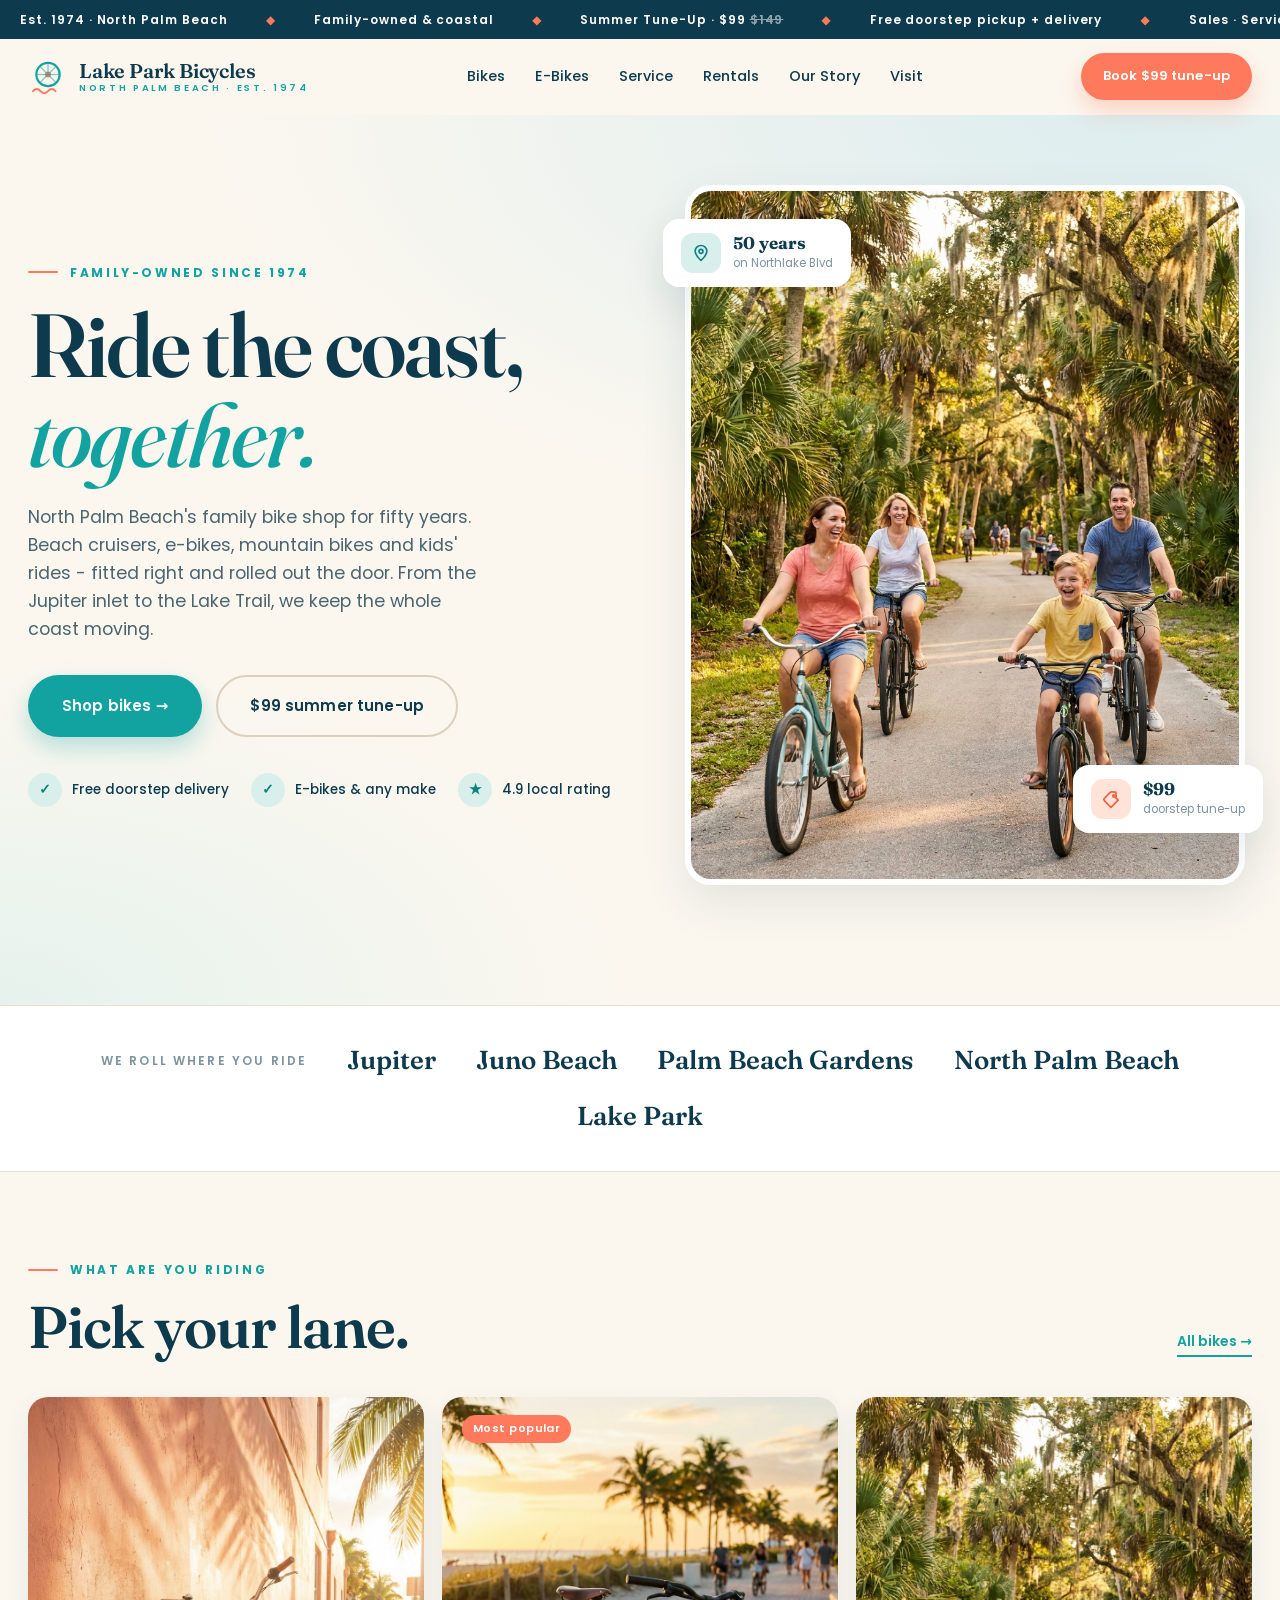
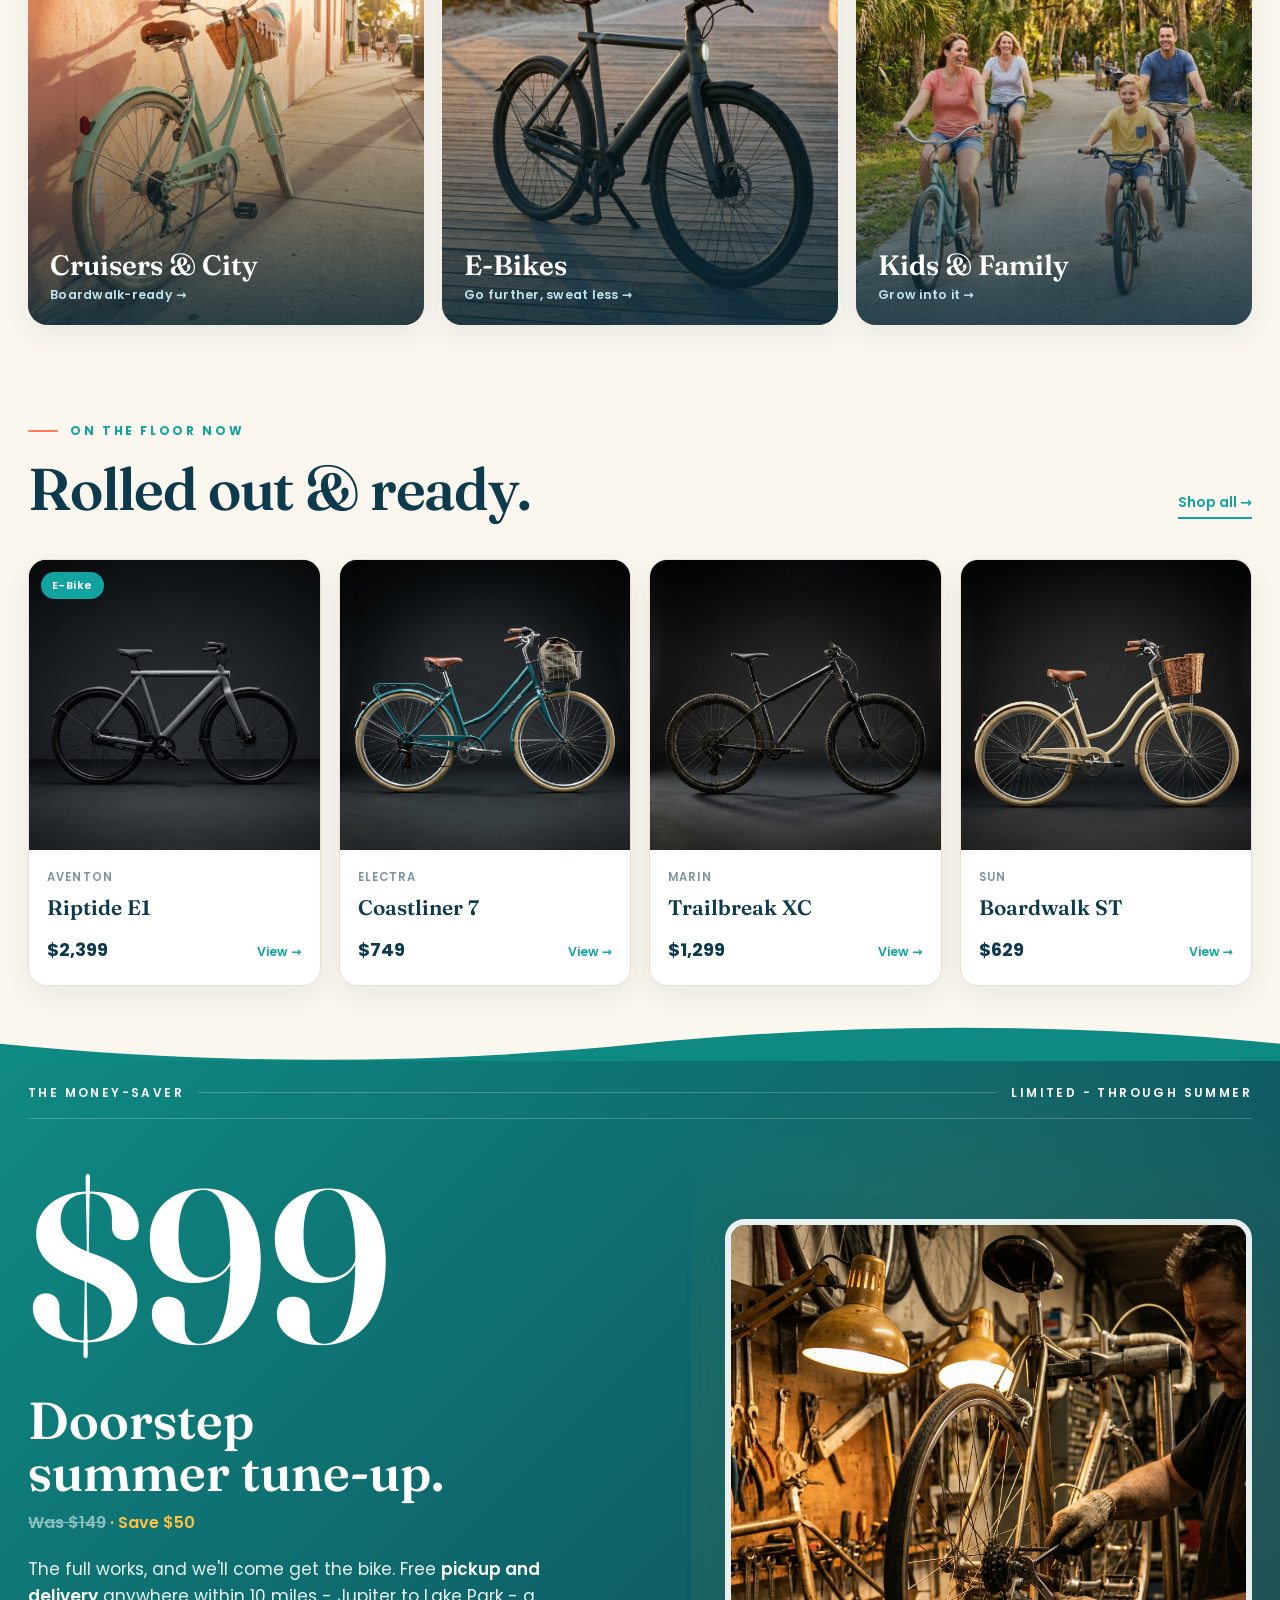
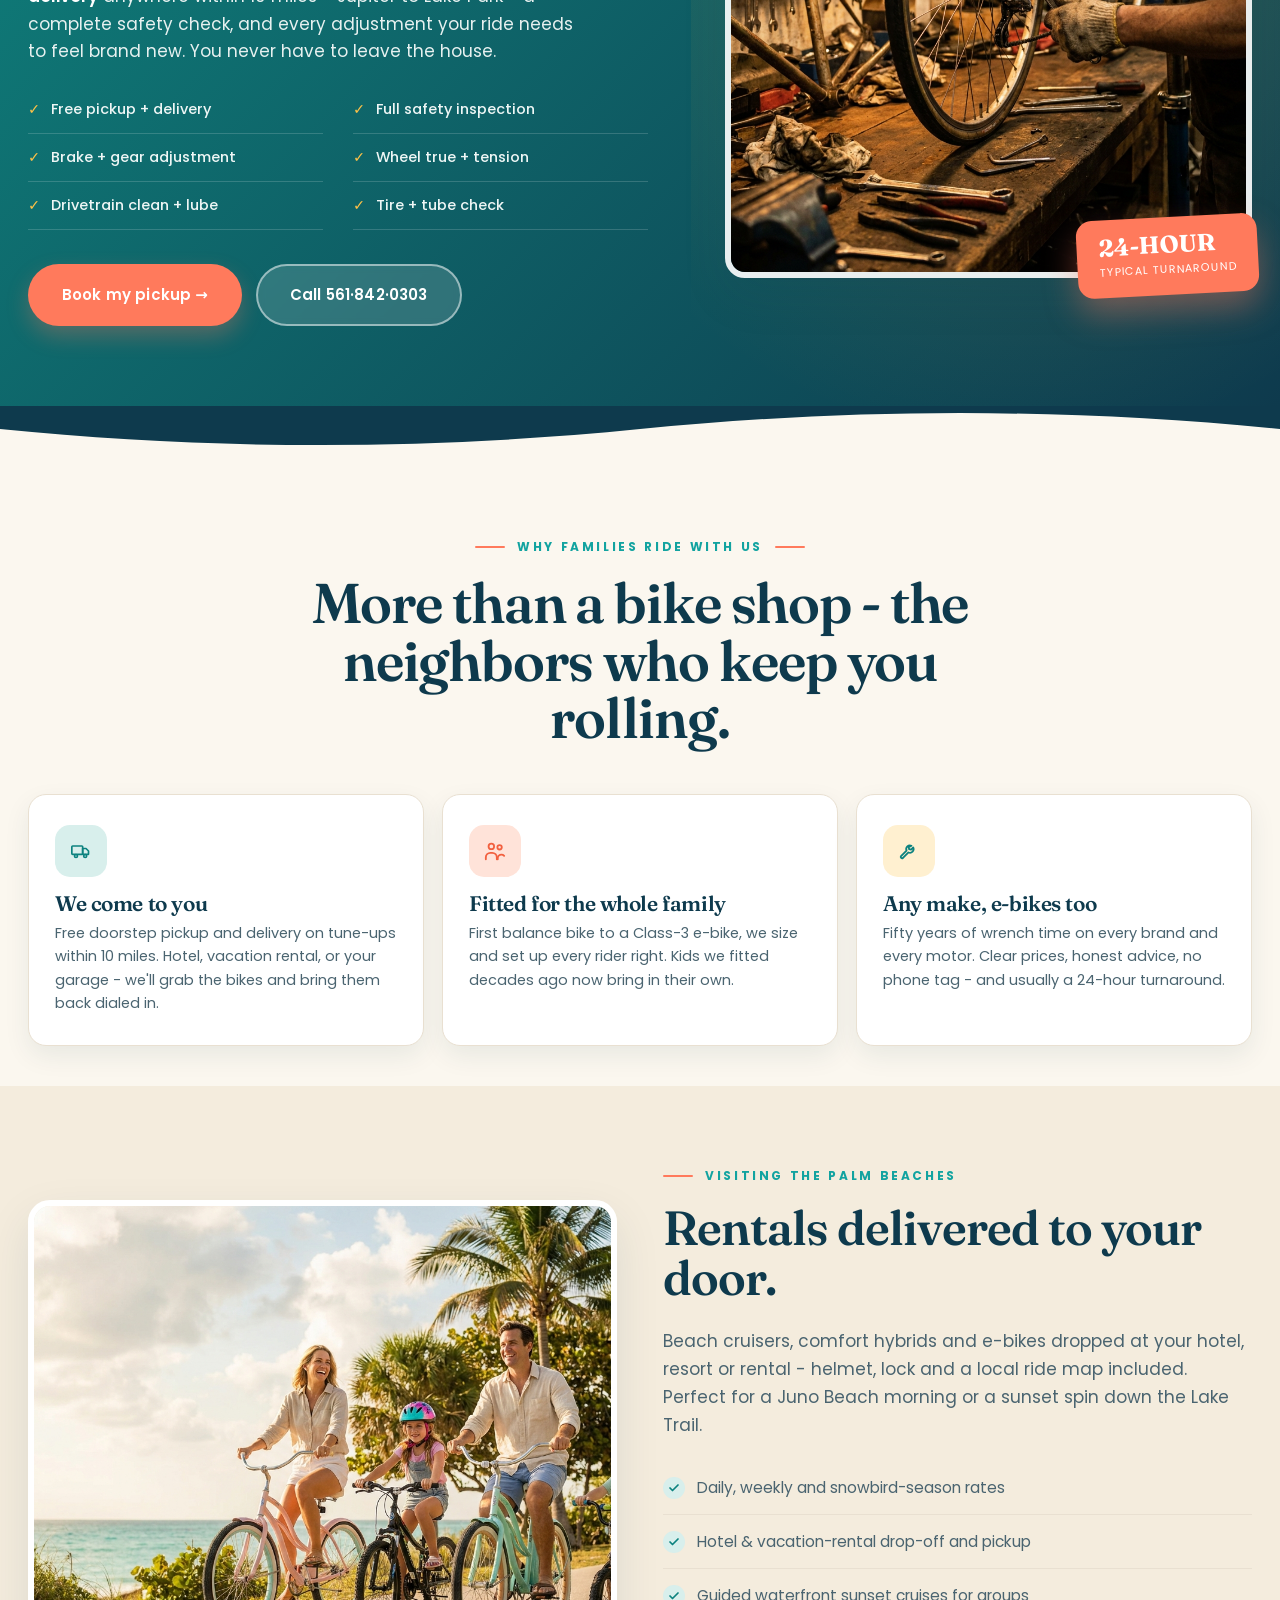
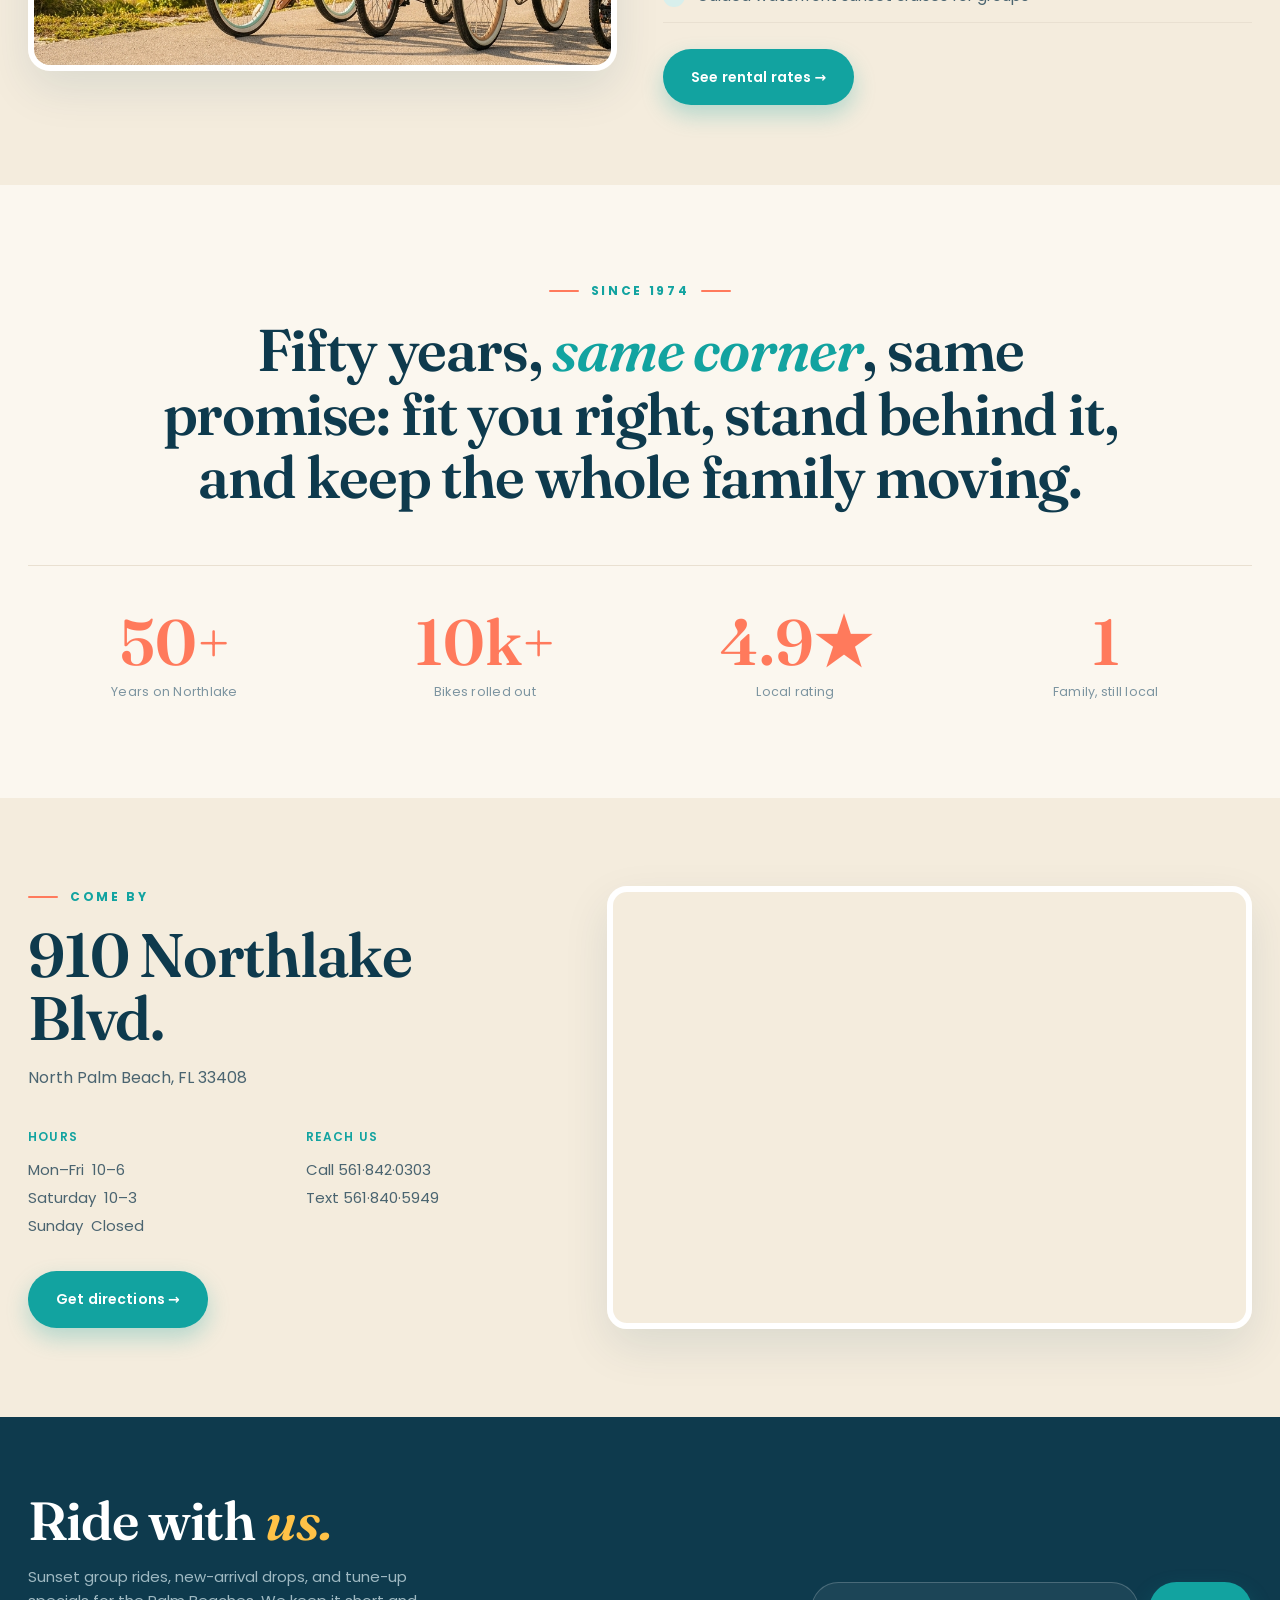
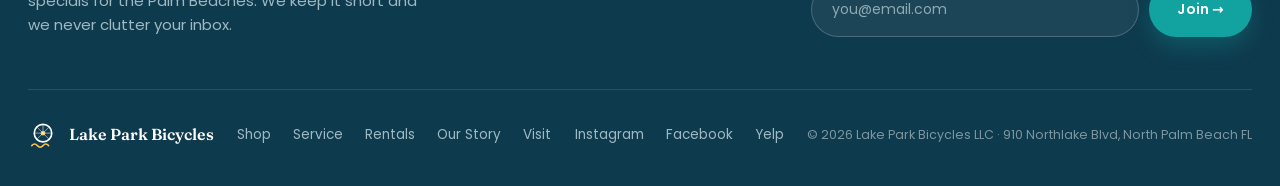
==== index.html @ b8c6c21b "Lake Park Bicycles V2: coastal/family redesign (Fraunces+Poppins, sand/teal/coral) Full visual redo " ====
<!DOCTYPE html>
<html lang="en">
<head>
<meta charset="utf-8">
<meta name="viewport" content="width=device-width, initial-scale=1">
<title>Lake Park Bicycles - North Palm Beach's Family Bike Shop Since 1974</title>
<meta name="description" content="North Palm Beach's family-owned bike shop since 1974. Beach cruisers, e-bikes, mountain bikes, kids' bikes, expert service and our $99 doorstep summer tune-up. Serving Jupiter to Lake Park.">
<meta name="theme-color" content="#12a3a0">
<meta property="og:title" content="Lake Park Bicycles - North Palm Beach's Family Bike Shop Since 1974">
<meta property="og:description" content="North Palm Beach's family-owned bike shop since 1974. Beach cruisers, e-bikes, mountain bikes, kids' bikes, expert service and our $99 doorstep summer tune-up. Serving Jupiter to Lake Park.">
<meta property="og:type" content="website">
<meta property="og:image" content="assets/img/cat-kids.png">
<link rel="preconnect" href="https://fonts.googleapis.com"><link rel="preconnect" href="https://fonts.gstatic.com" crossorigin><link href="https://fonts.googleapis.com/css2?family=Fraunces:ital,opsz,wght@0,9..144,400;0,9..144,500;0,9..144,600;0,9..144,700;1,9..144,500;1,9..144,600&family=Poppins:wght@400;500;600;700&display=swap" rel="stylesheet">
<link rel="stylesheet" href="assets/styles.css?v=1">
</head>
<body>
<div class="ticker"><div class="ticker-track"><span class="grp"><span>Est. 1974 &middot; North Palm Beach</span><span class="dot">&#9670;</span><span>Family-owned &amp; coastal</span><span class="dot">&#9670;</span><span>Summer Tune-Up &middot; $99 <s>$149</s></span><span class="dot">&#9670;</span><span>Free doorstep pickup + delivery</span><span class="dot">&#9670;</span><span>Sales &middot; Service &middot; Rentals</span><span class="dot">&#9670;</span></span><span class="grp" aria-hidden="true"><span>Est. 1974 &middot; North Palm Beach</span><span class="dot">&#9670;</span><span>Family-owned &amp; coastal</span><span class="dot">&#9670;</span><span>Summer Tune-Up &middot; $99 <s>$149</s></span><span class="dot">&#9670;</span><span>Free doorstep pickup + delivery</span><span class="dot">&#9670;</span><span>Sales &middot; Service &middot; Rentals</span><span class="dot">&#9670;</span></span></div></div>
<header class="site"><div class="headbar">
    <a href="index.html" class="brand" aria-label="Lake Park Bicycles home"><svg width="40" height="40" viewBox="0 0 48 48" fill="none" aria-hidden="true"><circle cx="24" cy="21" r="14" stroke="#12a3a0" stroke-width="2.6"/><circle cx="24" cy="21" r="3.6" fill="#ff7a5c"/><g stroke="#12a3a0" stroke-width="1.5" opacity=".55"><line x1="24" y1="21" x2="24" y2="7"/><line x1="24" y1="21" x2="38" y2="21"/><line x1="24" y1="21" x2="10" y2="21"/><line x1="24" y1="21" x2="34" y2="11"/><line x1="24" y1="21" x2="14" y2="31"/><line x1="24" y1="21" x2="34" y2="31"/><line x1="24" y1="21" x2="14" y2="11"/></g><path d="M6 41 q4.5 -5 9 0 t9 0 t9 0" stroke="#ff7a5c" stroke-width="2.4" fill="none" stroke-linecap="round"/></svg>
      <span class="word">Lake Park Bicycles<small>North Palm Beach &middot; Est. 1974</small></span>
    </a>
    <nav class="main" id="mainnav"><a href="shop.html">Bikes</a><a href="shop.html#ebikes">E-Bikes</a><a href="service.html">Service</a><a href="rentals.html">Rentals</a><a href="about.html">Our Story</a><a href="contact.html">Visit</a></nav>
    <a href="service.html" class="btn btn-coral" style="padding:11px 20px;font-size:13px">Book $99 tune-up</a>
    <button class="menu-btn" id="menuBtn" aria-label="Menu"><span></span><span></span><span></span></button>
  </div></header>


<section class="hero">
  <div class="hero-grid">
    <div>
      <div class="eyebrow" data-reveal><span>Family-owned since 1974</span></div>
      <h1 data-reveal>Ride the coast,<br><em>together.</em></h1>
      <p class="lead" data-reveal>North Palm Beach's family bike shop for fifty years. Beach cruisers, e-bikes, mountain bikes and kids' rides - fitted right and rolled out the door. From the Jupiter inlet to the Lake Trail, we keep the whole coast moving.</p>
      <div class="acts" data-reveal>
        <a href="shop.html" class="btn btn-teal btn-lg">Shop bikes &rarr;</a>
        <a href="service.html" class="btn btn-outline btn-lg">$99 summer tune-up</a>
      </div>
      <div class="hero-badges" data-reveal>
        <div class="hb"><b>&#10003;</b> Free doorstep delivery</div>
        <div class="hb"><b>&#10003;</b> E-bikes &amp; any make</div>
        <div class="hb"><b>&#9733;</b> 4.9 local rating</div>
      </div>
    </div>
    <div class="hero-media" data-reveal>
      <div class="photo"><img src="assets/img/cat-kids.png" alt="A family riding bikes together on a palm-lined coastal trail"></div>
      <div class="float-card fc-1"><div class="ic teal"><svg width="20" height="20" viewBox="0 0 24 24" fill="none" stroke="#0c827f" stroke-width="2" stroke-linecap="round" stroke-linejoin="round"><path d="M12 21s7-6.4 7-11a7 7 0 0 0-14 0c0 4.6 7 11 7 11z"/><circle cx="12" cy="10" r="2.4"/></svg></div><div><div class="t">50 years</div><div class="s">on Northlake Blvd</div></div></div>
      <div class="float-card fc-2"><div class="ic coral"><svg width="20" height="20" viewBox="0 0 24 24" fill="none" stroke="#f2603f" stroke-width="2" stroke-linecap="round" stroke-linejoin="round"><path d="M20.6 13.4 12 22l-8-8a2 2 0 0 1 0-2.8l7.2-7.2a2 2 0 0 1 1.6-.6l5 .4.4 5a2 2 0 0 1-.6 1.6z"/><circle cx="15.5" cy="8.5" r="1.4"/></svg></div><div><div class="t">$99</div><div class="s">doorstep tune-up</div></div></div>
    </div>
  </div>
</section>

<section class="towns"><div class="in">
  <span class="lbl">We roll where you ride</span>
  <span class="town">Jupiter</span><span class="town">Juno&nbsp;Beach</span><span class="town">Palm&nbsp;Beach&nbsp;Gardens</span><span class="town">North&nbsp;Palm&nbsp;Beach</span><span class="town">Lake&nbsp;Park</span>
</div></section>

<section class="section" style="padding-top:88px">
  <div class="head-row" data-reveal>
    <div><div class="eyebrow"><span>What are you riding</span></div><h2>Pick your lane.</h2></div>
    <a href="shop.html" class="link-teal">All bikes &rarr;</a>
  </div>
  <div class="tiles">
    <a href="shop.html" class="tile" data-reveal><img src="assets/img/cat-city.png" alt="Beach cruisers and city bikes"><div class="scrim"></div>
      <div class="lab"><div class="name">Cruisers &amp; City</div><div class="go">Boardwalk-ready &rarr;</div></div></a>
    <a href="shop.html#ebikes" class="tile" data-reveal><img src="assets/img/cat-ebike.png" alt="Electric bikes"><div class="scrim"></div><span class="chip">Most popular</span>
      <div class="lab"><div class="name">E-Bikes</div><div class="go">Go further, sweat less &rarr;</div></div></a>
    <a href="shop.html" class="tile" data-reveal><img src="assets/img/cat-kids.png" alt="Kids and family bikes"><div class="scrim"></div>
      <div class="lab"><div class="name">Kids &amp; Family</div><div class="go">Grow into it &rarr;</div></div></a>
  </div>
</section>

<section class="section" style="padding-top:56px">
  <div class="head-row" data-reveal><div><div class="eyebrow"><span>On the floor now</span></div><h2>Rolled out &amp; ready.</h2></div><a href="shop.html" class="link-teal">Shop all &rarr;</a></div>
  <div class="pgrid">
    <a href="product.html" class="pcard" data-reveal><div class="ph"><img src="assets/img/prod-riptide.png" alt="Aventon Riptide E1"><span class="chip teal">E-Bike</span></div><div class="body"><div class="brand-lab">Aventon</div><div class="name">Riptide E1</div><div class="row"><span class="price">$2,399</span><span class="view">View &rarr;</span></div></div></a>
    <a href="product.html" class="pcard" data-reveal><div class="ph"><img src="assets/img/prod-coastliner.png" alt="Electra Coastliner 7"></div><div class="body"><div class="brand-lab">Electra</div><div class="name">Coastliner 7</div><div class="row"><span class="price">$749</span><span class="view">View &rarr;</span></div></div></a>
    <a href="product.html" class="pcard" data-reveal><div class="ph"><img src="assets/img/prod-trailbreak.png" alt="Marin Trailbreak XC"></div><div class="body"><div class="brand-lab">Marin</div><div class="name">Trailbreak XC</div><div class="row"><span class="price">$1,299</span><span class="view">View &rarr;</span></div></div></a>
    <a href="product.html" class="pcard" data-reveal><div class="ph"><img src="assets/img/prod-boardwalk.png" alt="Sun Boardwalk ST"></div><div class="body"><div class="brand-lab">Sun</div><div class="name">Boardwalk ST</div><div class="row"><span class="price">$629</span><span class="view">View &rarr;</span></div></div></a>
  </div>
</section>

<svg class="wave" viewBox="0 0 1440 46" preserveAspectRatio="none" aria-hidden="true"><path fill="#0f8a82" d="M0,46 L0,20 C240,44 480,44 720,20 C960,-4 1200,-4 1440,20 L1440,46 Z"/></svg><section class="service" id="service">
  <div class="service-top"><div class="row"><span>The money-saver</span><span class="fill"></span><span>Limited - through summer</span></div></div>
  <div class="service-grid">
    <div data-reveal>
      <div class="big99"><div class="num">$99</div><div class="lab"><div class="t">Doorstep<br>summer tune-up.</div><div class="save"><s>Was $149</s> &middot; Save $50</div></div></div>
      <p>The full works, and we'll come get the bike. Free <strong>pickup and delivery</strong> anywhere within 10 miles - Jupiter to Lake Park - a complete safety check, and every adjustment your ride needs to feel brand new. You never have to leave the house.</p>
      <div class="checks">
        <div class="c"><b>&#10003;</b> Free pickup + delivery</div><div class="c"><b>&#10003;</b> Full safety inspection</div>
        <div class="c"><b>&#10003;</b> Brake + gear adjustment</div><div class="c"><b>&#10003;</b> Wheel true + tension</div>
        <div class="c"><b>&#10003;</b> Drivetrain clean + lube</div><div class="c"><b>&#10003;</b> Tire + tube check</div>
      </div>
      <div class="acts"><a href="contact.html" class="btn btn-coral btn-lg">Book my pickup &rarr;</a><a href="tel:+15618420303" class="btn btn-ghost-light btn-lg">Call 561&middot;842&middot;0303</a></div>
    </div>
    <div class="service-photo" data-reveal>
      <div class="frame"><img src="assets/img/service-mechanic.png" alt="Mechanic tuning a bike in the shop"></div>
      <div class="badge"><div class="b">24-HOUR</div><div class="s">Typical turnaround</div></div>
    </div>
  </div>
</section><svg class="wave flip" viewBox="0 0 1440 46" preserveAspectRatio="none" aria-hidden="true"><path fill="#0e3a4d" d="M0,46 L0,20 C240,44 480,44 720,20 C960,-4 1200,-4 1440,20 L1440,46 Z"/></svg>

<section class="section" style="padding-top:96px">
  <div class="eyebrow center" data-reveal style="justify-content:center"><span>Why families ride with us</span></div>
  <h2 class="h2" data-reveal style="text-align:center;max-width:760px;margin:0 auto 48px">More than a bike shop - the neighbors who keep you rolling.</h2>
  <div class="valgrid">
    <div class="valcard" data-reveal><div class="ic"><svg width="20" height="20" viewBox="0 0 24 24" fill="none" stroke="#0c827f" stroke-width="2" stroke-linecap="round" stroke-linejoin="round"><rect x="1" y="6" width="13" height="10" rx="1"/><path d="M14 9h4l3 3v4h-7z"/><circle cx="6" cy="18" r="1.8"/><circle cx="17" cy="18" r="1.8"/></svg></div><h3>We come to you</h3><p>Free doorstep pickup and delivery on tune-ups within 10 miles. Hotel, vacation rental, or your garage - we'll grab the bikes and bring them back dialed in.</p></div>
    <div class="valcard" data-reveal><div class="ic coral"><svg width="22" height="22" viewBox="0 0 24 24" fill="none" stroke="#f2603f" stroke-width="2" stroke-linecap="round" stroke-linejoin="round"><circle cx="8" cy="7" r="3"/><circle cx="17" cy="8" r="2.4"/><path d="M2 21v-2a5 5 0 0 1 5-5h2a5 5 0 0 1 5 5v2"/><path d="M15 21v-1a4 4 0 0 1 4-4h0a4 4 0 0 1 3 1.3"/></svg></div><h3>Fitted for the whole family</h3><p>First balance bike to a Class-3 e-bike, we size and set up every rider right. Kids we fitted decades ago now bring in their own.</p></div>
    <div class="valcard" data-reveal><div class="ic sun"><svg width="22" height="22" viewBox="0 0 24 24" fill="none" stroke="#0c827f" stroke-width="2" stroke-linecap="round" stroke-linejoin="round"><path d="M14.7 6.3a4 4 0 0 0-5.4 5.2l-6 6a1.5 1.5 0 0 0 2.1 2.1l6-6a4 4 0 0 0 5.2-5.4l-2.3 2.3-2.1-.5-.5-2.1z"/></svg></div><h3>Any make, e-bikes too</h3><p>Fifty years of wrench time on every brand and every motor. Clear prices, honest advice, no phone tag - and usually a 24-hour turnaround.</p></div>
  </div>
</section>

<section class="sec-tint">
  <div class="split section" style="padding-top:80px;padding-bottom:80px">
    <div class="mediaframe" data-reveal><img src="assets/img/rentals-hero.png" alt="A family on beach cruisers riding the coast at sunset"></div>
    <div data-reveal>
      <div class="eyebrow"><span>Visiting the Palm Beaches</span></div>
      <h2 class="sub-h">Rentals delivered to your door.</h2>
      <p class="lead-c">Beach cruisers, comfort hybrids and e-bikes dropped at your hotel, resort or rental - helmet, lock and a local ride map included. Perfect for a Juno Beach morning or a sunset spin down the Lake Trail.</p>
      <ul class="feat-list">
        <li>Daily, weekly and snowbird-season rates</li>
        <li>Hotel &amp; vacation-rental drop-off and pickup</li>
        <li>Guided waterfront sunset cruises for groups</li>
      </ul>
      <a href="rentals.html" class="btn btn-teal" style="margin-top:26px">See rental rates &rarr;</a>
    </div>
  </div>
</section>

<section class="heritage">
  <div class="eyebrow center" data-reveal><span>Since 1974</span></div>
  <h2 data-reveal>Fifty years, <em>same corner</em>, same promise: fit you right, stand behind it, and keep the whole family moving.</h2>
  <div class="stats" data-reveal>
    <div class="stat"><div class="n">50+</div><div class="l">Years on Northlake</div></div>
    <div class="stat"><div class="n">10k+</div><div class="l">Bikes rolled out</div></div>
    <div class="stat"><div class="n">4.9&#9733;</div><div class="l">Local rating</div></div>
    <div class="stat"><div class="n">1</div><div class="l">Family, still local</div></div>
  </div>
</section>

<section class="visit" id="visit">
  <div class="visit-grid">
    <div data-reveal>
      <div class="eyebrow"><span>Come by</span></div>
      <h2>910 Northlake Blvd.</h2>
      <p class="addr">North Palm Beach, FL 33408</p>
      <div class="cols">
        <div><div class="hd">Hours</div><div class="bd">Mon&ndash;Fri&nbsp;&nbsp;10&ndash;6<br>Saturday&nbsp;&nbsp;10&ndash;3<br>Sunday&nbsp;&nbsp;Closed</div></div>
        <div><div class="hd">Reach us</div><div class="bd">Call 561&middot;842&middot;0303<br>Text 561&middot;840&middot;5949</div></div>
      </div>
      <a href="https://maps.google.com/?q=910+Northlake+Blvd,+North+Palm+Beach,+FL+33408" target="_blank" rel="noopener" class="btn btn-teal" style="margin-top:32px">Get directions &rarr;</a>
    </div>
    <div class="map" data-reveal>
      <iframe src="https://www.google.com/maps?q=910+Northlake+Blvd,+North+Palm+Beach,+FL+33408&output=embed" title="Map to Lake Park Bicycles, 910 Northlake Blvd" loading="lazy" referrerpolicy="no-referrer-when-downgrade"></iframe>
    </div>
  </div>
</section>
<footer class="site"><div class="foot">
    <div class="foot-top">
      <div><h2>Ride with <em>us.</em></h2>
        <p>Sunset group rides, new-arrival drops, and tune-up specials for the Palm Beaches. We keep it short and we never clutter your inbox.</p></div>
      <form data-toast="You're on the list - see you out on the coast">
        <input type="email" placeholder="you@email.com" required aria-label="Email address">
        <button class="btn btn-teal" type="submit">Join &rarr;</button>
      </form>
    </div>
    <div class="foot-bottom">
      <div class="fb-brand"><svg width="30" height="30" viewBox="0 0 48 48" fill="none" aria-hidden="true"><circle cx="24" cy="21" r="14" stroke="#ffffff" stroke-width="2.6"/><circle cx="24" cy="21" r="3.6" fill="#ffc247"/><g stroke="#ffffff" stroke-width="1.5" opacity=".55"><line x1="24" y1="21" x2="24" y2="7"/><line x1="24" y1="21" x2="38" y2="21"/><line x1="24" y1="21" x2="10" y2="21"/><line x1="24" y1="21" x2="34" y2="11"/><line x1="24" y1="21" x2="14" y2="31"/><line x1="24" y1="21" x2="34" y2="31"/><line x1="24" y1="21" x2="14" y2="11"/></g><path d="M6 41 q4.5 -5 9 0 t9 0 t9 0" stroke="#ffc247" stroke-width="2.4" fill="none" stroke-linecap="round"/></svg><span>Lake Park Bicycles</span></div>
      <nav><a href="shop.html">Shop</a><a href="service.html">Service</a><a href="rentals.html">Rentals</a><a href="about.html">Our Story</a><a href="contact.html">Visit</a></nav>
      <nav><a href="#">Instagram</a><a href="#">Facebook</a><a href="#">Yelp</a></nav>
      <div class="copy">&copy; <span id="yr">2026</span> Lake Park Bicycles LLC &middot; 910 Northlake Blvd, North Palm Beach FL</div>
    </div>
  </div></footer>
<script src="assets/app.js?v=1"></script>
</body>
</html>
---- assets/styles.css ----
/* ===== Lake Park Bicycles V2 - coastal / family. Fraunces + Poppins ===== */
:root{
  --sand:#fbf7ef; --sand-2:#f4ecdd; --shell:#ffffff;
  --deep:#0e3a4d; --deep-2:#0a2c3b; --slate:#4a6470; --muted:#7c94a0; --faint:#9fb2bb;
  --teal:#12a3a0; --teal-d:#0c827f; --teal-soft:#d8efec;
  --coral:#ff7a5c; --coral-d:#f2603f; --sun:#ffc247; --sky:#bfe3ef;
  --line:#e9e0d1; --line-2:#dcd0bd;
  --maxw:1400px; --ease:cubic-bezier(.4,0,.2,1);
  --shadow:0 18px 46px rgba(14,58,77,.10); --shadow-s:0 10px 26px rgba(14,58,77,.08);
}
*{box-sizing:border-box}
html,body{margin:0;padding:0;background:var(--sand)}
html{scroll-behavior:smooth;overflow-x:hidden}
body{font-family:"Poppins",system-ui,-apple-system,sans-serif;color:var(--slate);-webkit-font-smoothing:antialiased;line-height:1.6;overflow-x:hidden}
a{color:inherit;text-decoration:none;transition:color .2s ease}
a:hover{color:var(--teal)}
img{max-width:100%;display:block}
::selection{background:var(--teal);color:#fff}
h1,h2,h3,.display{font-family:"Fraunces",Georgia,serif;font-weight:600;color:var(--deep);letter-spacing:-.02em;line-height:1.02;margin:0;font-optical-sizing:auto}
strong{color:var(--deep);font-weight:600}
.wrap{max-width:var(--maxw);margin:0 auto;padding:0 28px}
.teal{color:var(--teal)}.coral{color:var(--coral)}
.section{max-width:var(--maxw);margin:0 auto;padding:96px 28px 40px}

/* eyebrow / kicker */
.eyebrow{display:flex;align-items:center;gap:12px;margin-bottom:18px}
.eyebrow::before{content:"";width:30px;height:2px;background:var(--coral);border-radius:2px;flex:0 0 auto}
.eyebrow span{font-size:12px;font-weight:700;letter-spacing:.22em;text-transform:uppercase;color:var(--teal)}
.eyebrow.center{justify-content:center}
.eyebrow.center::after{content:"";width:30px;height:2px;background:var(--coral);border-radius:2px}

/* buttons */
.btn{display:inline-flex;align-items:center;gap:9px;padding:15px 26px;border-radius:999px;font-family:inherit;
  font-size:14px;font-weight:600;letter-spacing:.01em;cursor:pointer;border:2px solid transparent;
  transition:transform .2s ease,background .2s ease,border-color .2s ease,color .2s ease,box-shadow .2s ease}
.btn:hover{transform:translateY(-2px)}
.btn-teal{background:var(--teal);color:#fff;box-shadow:0 10px 22px rgba(18,163,160,.28)}
.btn-teal:hover{background:var(--teal-d);color:#fff;box-shadow:0 14px 28px rgba(18,163,160,.34)}
.btn-coral{background:var(--coral);color:#fff;box-shadow:0 10px 22px rgba(255,122,92,.30)}
.btn-coral:hover{background:var(--coral-d);color:#fff;box-shadow:0 14px 28px rgba(255,122,92,.36)}
.btn-navy{background:var(--deep);color:#fff}
.btn-navy:hover{background:var(--deep-2);color:#fff}
.btn-outline{background:transparent;color:var(--deep);border-color:var(--line-2)}
.btn-outline:hover{border-color:var(--teal);color:var(--teal)}
.btn-ghost-light{background:rgba(255,255,255,.14);color:#fff;border-color:rgba(255,255,255,.5);backdrop-filter:blur(4px)}
.btn-ghost-light:hover{background:#fff;color:var(--deep);border-color:#fff}
.btn-lg{padding:17px 32px;font-size:15px}

/* ticker */
.ticker{background:var(--deep);color:#fff;overflow:hidden;white-space:nowrap}
.ticker-track{display:inline-flex;animation:lpb-marquee 34s linear infinite;will-change:transform}
.ticker-track span.grp{display:inline-flex;gap:38px;padding:10px 20px;font-size:12px;font-weight:600;letter-spacing:.08em}
.ticker-track .dot{color:var(--coral)}
.ticker s{opacity:.55}

/* header */
header.site{position:sticky;top:0;z-index:60;background:rgba(251,247,239,0);border-bottom:1px solid rgba(0,0,0,0);
  transition:background .35s ease,backdrop-filter .35s ease,border-color .35s ease,box-shadow .35s ease}
header.site.scrolled{background:rgba(251,247,239,.9);backdrop-filter:blur(12px);border-bottom-color:var(--line);box-shadow:0 6px 24px rgba(14,58,77,.06)}
.headbar{max-width:var(--maxw);margin:0 auto;padding:14px 28px;display:flex;align-items:center;justify-content:space-between;gap:24px}
.brand{display:flex;align-items:center;gap:11px}
.brand svg{flex:0 0 auto}
.brand .word{font-family:"Fraunces",serif;font-weight:600;font-size:20px;letter-spacing:-.01em;line-height:.95;color:var(--deep)}
.brand .word small{display:block;font-family:"Poppins",sans-serif;font-weight:600;font-size:9.5px;letter-spacing:.28em;text-transform:uppercase;color:var(--teal);margin-top:3px}
nav.main{display:flex;align-items:center;gap:30px;font-size:14.5px;font-weight:500;color:var(--deep)}
nav.main a.active{color:var(--teal)}
.menu-btn{display:none;background:none;border:0;cursor:pointer;flex-direction:column;gap:5px;padding:8px}
.menu-btn span{width:24px;height:2px;background:var(--deep);border-radius:2px}

/* hero */
.hero{position:relative;overflow:hidden;background:
  radial-gradient(120% 80% at 88% 0%, rgba(191,227,239,.5), rgba(251,247,239,0) 60%),
  radial-gradient(90% 70% at 0% 100%, rgba(216,239,236,.6), rgba(251,247,239,0) 55%), var(--sand)}
.hero-grid{position:relative;z-index:2;max-width:var(--maxw);margin:0 auto;padding:70px 28px 120px;
  display:grid;grid-template-columns:1.02fr .98fr;gap:52px;align-items:center}
.hero h1{font-size:clamp(46px,7vw,92px);line-height:1.0;color:var(--deep)}
.hero h1 em{font-style:italic;color:var(--teal);font-weight:500}
.hero .lead{max-width:460px;margin:24px 0 0;font-size:17.5px;line-height:1.6;color:var(--slate)}
.hero .acts{display:flex;gap:14px;flex-wrap:wrap;margin-top:32px}
.hero-badges{display:flex;gap:22px;flex-wrap:wrap;margin-top:36px}
.hero-badges .hb{display:flex;align-items:center;gap:10px;font-size:13.5px;font-weight:500;color:var(--deep)}
.hero-badges .hb b{width:34px;height:34px;border-radius:50%;background:var(--teal-soft);color:var(--teal-d);display:grid;place-items:center;font-family:"Fraunces",serif;font-weight:700}
.hero-media{position:relative;justify-self:center;width:100%;max-width:560px}
.hero-media .photo{position:relative;aspect-ratio:4/5;border-radius:26px;overflow:hidden;box-shadow:var(--shadow);
  border:6px solid #fff;animation:lpb-float 6s ease-in-out infinite}
.hero-media .photo img{width:100%;height:100%;object-fit:cover}
.hero-media .float-card{position:absolute;background:#fff;border-radius:16px;box-shadow:var(--shadow);padding:14px 18px;display:flex;align-items:center;gap:12px}
.hero-media .fc-1{left:-22px;top:34px;animation:lpb-float 5s ease-in-out infinite}
.hero-media .fc-2{right:-18px;bottom:52px;animation:lpb-float 5.6s ease-in-out infinite .6s}
.float-card .ic{width:40px;height:40px;border-radius:12px;display:grid;place-items:center;flex:0 0 auto}
.float-card .ic.teal{background:var(--teal-soft)}.float-card .ic.coral{background:#ffe3d9}
.float-card .t{font-family:"Fraunces",serif;font-weight:700;color:var(--deep);font-size:17px;line-height:1}
.float-card .s{font-size:11.5px;color:var(--muted);margin-top:3px}

/* wave divider */
.wave{display:block;width:100%;height:auto;margin-bottom:-6px}
.wave.flip{transform:rotate(180deg)}

/* section head row */
.head-row{display:flex;align-items:flex-end;justify-content:space-between;gap:24px;flex-wrap:wrap;margin-bottom:40px}
.head-row h2{font-size:clamp(32px,4.6vw,60px)}
.h2{font-size:clamp(30px,4.4vw,56px)}
.link-teal{font-size:14px;font-weight:600;color:var(--teal);border-bottom:2px solid var(--teal);padding-bottom:3px;white-space:nowrap}
.lead-c{max-width:640px;color:var(--slate);font-size:17px;line-height:1.65}

/* category tiles */
.tiles{display:grid;grid-template-columns:repeat(3,1fr);gap:18px}
.tile{position:relative;aspect-ratio:3/4;border-radius:20px;overflow:hidden;display:block;box-shadow:var(--shadow-s);transition:transform .4s var(--ease),box-shadow .4s ease}
.tile:hover{transform:translateY(-6px);box-shadow:var(--shadow)}
.tile img{width:100%;height:100%;object-fit:cover;transition:transform .6s var(--ease)}
.tile:hover img{transform:scale(1.06)}
.tile .scrim{position:absolute;inset:0;pointer-events:none;background:linear-gradient(180deg,rgba(10,44,59,0) 42%,rgba(10,44,59,.82) 100%)}
.tile .lab{position:absolute;left:22px;bottom:20px;right:22px;pointer-events:none}
.tile .lab .name{font-family:"Fraunces",serif;font-weight:600;color:#fff;font-size:28px;line-height:1.02}
.tile .lab .go{margin-top:6px;font-size:12.5px;font-weight:600;letter-spacing:.02em;color:var(--sky)}
.chip{background:var(--coral);color:#fff;font-size:11px;font-weight:600;letter-spacing:.04em;padding:5px 11px;border-radius:999px}
.chip.teal{background:var(--teal)}
.tile .chip{position:absolute;left:20px;top:18px}

/* product cards - navy showcase stage */
.pgrid{display:grid;grid-template-columns:repeat(4,1fr);gap:18px}
.pgrid.three{grid-template-columns:repeat(3,1fr)}
.pcard{display:block;background:var(--shell);border:1px solid var(--line);border-radius:18px;overflow:hidden;
  box-shadow:var(--shadow-s);transition:transform .35s var(--ease),box-shadow .35s ease}
.pcard:hover{transform:translateY(-6px);box-shadow:var(--shadow)}
.pcard .ph{position:relative;aspect-ratio:1/1;background:radial-gradient(80% 80% at 50% 38%,#154b60,#0a2c3b)}
.pcard .ph img{width:100%;height:100%;object-fit:cover}
.pcard .ph .chip{position:absolute;top:12px;left:12px}
.pcard .body{padding:18px 18px 20px}
.pcard .brand-lab{font-size:11.5px;letter-spacing:.1em;text-transform:uppercase;color:var(--muted);font-weight:600}
.pcard .name{font-family:"Fraunces",serif;font-weight:600;color:var(--deep);font-size:21px;margin:4px 0 12px}
.pcard .row{display:flex;align-items:baseline;justify-content:space-between}
.pcard .price{font-size:18px;font-weight:700;color:var(--deep)}
.pcard .view{font-size:12.5px;font-weight:600;color:var(--teal)}

/* $99 service band */
.service{position:relative;color:#fff;overflow:hidden;
  background:linear-gradient(135deg,#0f8a82 0%,#0e3a4d 100%)}
.service::after{content:"";position:absolute;right:-6%;top:-30%;width:52%;height:160%;
  background:radial-gradient(circle at center,rgba(255,194,71,.16),transparent 62%);pointer-events:none}
.service-top{position:relative;z-index:2;max-width:var(--maxw);margin:0 auto;padding:22px 28px 0}
.service-top .row{display:flex;align-items:center;gap:14px;overflow:hidden;white-space:nowrap;border-bottom:1px solid rgba(255,255,255,.22);padding-bottom:16px}
.service-top .row span{font-size:12px;font-weight:600;letter-spacing:.2em;text-transform:uppercase}
.service-top .row .fill{flex:1;height:1px;background:rgba(255,255,255,.22)}
.service-grid{position:relative;z-index:2;max-width:var(--maxw);margin:0 auto;padding:52px 28px 80px;display:grid;grid-template-columns:1.1fr .9fr;gap:52px;align-items:center}
.service h2,.service h3{color:#fff}
.big99{display:flex;align-items:flex-start;gap:22px;flex-wrap:wrap}
.big99 .num{font-family:"Fraunces",serif;font-weight:600;line-height:.86;font-size:clamp(110px,17vw,220px);color:#fff}
.big99 .lab{padding-top:14px}
.big99 .lab .t{font-family:"Fraunces",serif;font-weight:600;font-size:clamp(30px,4.4vw,52px);line-height:1.0;color:#fff}
.big99 .lab .save{margin-top:12px;font-size:16px;font-weight:600;color:var(--sun)}
.big99 .lab .save s{opacity:.65;color:#cfe6e4}
.service p{max-width:560px;margin:20px 0 0;font-size:17px;line-height:1.62;color:#e7f1f0}
.service p strong{color:#fff}
.checks{display:grid;grid-template-columns:repeat(2,1fr);gap:12px 30px;margin-top:32px;max-width:620px}
.checks .c{display:flex;gap:11px;align-items:center;font-size:14.5px;font-weight:500;color:#eef6f5;border-bottom:1px solid rgba(255,255,255,.16);padding-bottom:12px}
.checks .c b{color:var(--sun);font-weight:700}
.service .acts{display:flex;gap:14px;flex-wrap:wrap;margin-top:34px}
.service-photo{position:relative}
.service-photo .frame{position:relative;aspect-ratio:4/5;border-radius:20px;overflow:hidden;border:6px solid rgba(255,255,255,.9);box-shadow:var(--shadow)}
.service-photo .frame img{width:100%;height:100%;object-fit:cover}
.service-photo .badge{position:absolute;right:-6px;bottom:-16px;background:var(--coral);color:#fff;padding:16px 22px;border-radius:16px;
  transform:rotate(-3deg);box-shadow:0 16px 34px rgba(255,122,92,.4)}
.service-photo .badge .b{font-family:"Fraunces",serif;font-weight:700;font-size:24px;line-height:1;color:#fff}
.service-photo .badge .s{font-size:11px;letter-spacing:.08em;text-transform:uppercase;margin-top:4px;color:#fff}

/* towns strip */
.towns{background:var(--shell);border-top:1px solid var(--line);border-bottom:1px solid var(--line)}
.towns .in{max-width:var(--maxw);margin:0 auto;padding:34px 28px;display:flex;align-items:center;justify-content:center;gap:14px 40px;flex-wrap:wrap}
.towns .lbl{font-size:12px;font-weight:600;letter-spacing:.18em;text-transform:uppercase;color:var(--muted)}
.towns .town{font-family:"Fraunces",serif;font-weight:600;font-size:clamp(18px,2.4vw,26px);color:var(--deep)}
.towns .town span{color:var(--teal)}

/* heritage / stats */
.heritage{max-width:var(--maxw);margin:0 auto;padding:96px 28px;text-align:center}
.heritage h2{margin:0 auto;max-width:980px;font-size:clamp(30px,4.6vw,60px);line-height:1.08}
.heritage h2 em{font-style:italic;color:var(--teal)}
.stats{display:grid;grid-template-columns:repeat(4,1fr);gap:18px;margin-top:56px;border-top:1px solid var(--line);padding-top:44px}
.stat .n{font-family:"Fraunces",serif;font-weight:600;font-size:clamp(38px,5vw,64px);line-height:1;color:var(--coral)}
.stat .l{font-size:12.5px;letter-spacing:.02em;color:var(--muted);margin-top:8px}

/* feature split (why us) */
.split{display:grid;grid-template-columns:1fr 1fr;gap:46px;align-items:center}
.feat-list{list-style:none;padding:0;margin:24px 0 0;display:grid;gap:2px}
.feat-list li{display:flex;gap:12px;color:var(--slate);font-size:15.5px;padding:13px 0;border-bottom:1px solid var(--line)}
.feat-list li:before{content:"";width:22px;height:22px;flex:0 0 auto;border-radius:50%;margin-top:1px;
  background:var(--teal-soft) url("data:image/svg+xml,%3Csvg xmlns='http://www.w3.org/2000/svg' width='12' height='12' viewBox='0 0 24 24' fill='none' stroke='%230c827f' stroke-width='3.5' stroke-linecap='round' stroke-linejoin='round'%3E%3Cpolyline points='20 6 9 17 4 12'/%3E%3C/svg%3E") center/12px no-repeat}
.mediaframe{position:relative;aspect-ratio:5/4;border-radius:22px;overflow:hidden;border:6px solid #fff;box-shadow:var(--shadow)}
.mediaframe img{width:100%;height:100%;object-fit:cover}

/* value cards */
.valgrid{display:grid;grid-template-columns:repeat(3,1fr);gap:18px}
.valcard{background:var(--shell);border:1px solid var(--line);border-radius:18px;padding:30px 26px;box-shadow:var(--shadow-s);transition:transform .3s var(--ease),box-shadow .3s ease}
.valcard:hover{transform:translateY(-5px);box-shadow:var(--shadow)}
.valcard .ic{width:52px;height:52px;border-radius:15px;display:grid;place-items:center;background:var(--teal-soft);margin-bottom:16px}
.valcard .ic.coral{background:#ffe3d9}.valcard .ic.sun{background:#fff0d0}
.valcard h3{font-size:21px;margin-bottom:8px}
.valcard p{font-size:14.5px;color:var(--slate);line-height:1.6;margin:0}

/* visit + map */
.visit{background:var(--sand-2)}
.visit-grid{max-width:var(--maxw);margin:0 auto;padding:88px 28px;display:grid;grid-template-columns:.9fr 1.1fr;gap:52px;align-items:center}
.visit h2{font-size:clamp(34px,4.8vw,64px);line-height:1.02}
.visit .addr{margin:16px 0 0;font-size:16px;color:var(--slate)}
.visit .cols{display:grid;grid-template-columns:1fr 1fr;gap:28px;margin-top:36px}
.visit .cols .hd{font-size:12px;letter-spacing:.1em;text-transform:uppercase;color:var(--teal);font-weight:600;margin-bottom:10px}
.visit .cols .bd{font-size:15px;line-height:1.85;color:var(--slate)}
.map{position:relative;aspect-ratio:16/11;border-radius:20px;overflow:hidden;border:6px solid #fff;box-shadow:var(--shadow)}
.map iframe{width:100%;height:100%;border:0}

/* footer */
footer.site{background:var(--deep);color:#cfe0e6}
.foot{max-width:var(--maxw);margin:0 auto;padding:76px 28px 36px}
.foot-top{display:grid;grid-template-columns:1.25fr .75fr;gap:48px;align-items:end;border-bottom:1px solid rgba(255,255,255,.12);padding-bottom:52px}
.foot-top h2{color:#fff;font-size:clamp(30px,4.2vw,56px);line-height:1.04}
.foot-top h2 em{font-style:italic;color:var(--sun)}
.foot-top p{margin:16px 0 0;font-size:15px;color:#9fb9c2;max-width:400px}
.foot form{display:flex;gap:10px;flex-wrap:wrap}
.foot input{flex:1;min-width:180px;background:rgba(255,255,255,.06);border:1px solid rgba(255,255,255,.2);border-radius:999px;padding:14px 20px;color:#fff;font-family:inherit;font-size:14px;outline:none;transition:border-color .2s ease}
.foot input::placeholder{color:#8fa9b2}
.foot input:focus{border-color:var(--teal)}
.foot-bottom{display:flex;flex-wrap:wrap;justify-content:space-between;gap:22px;align-items:center;padding-top:30px}
.foot-bottom .fb-brand{display:flex;align-items:center;gap:11px}
.foot-bottom .fb-brand span{font-family:"Fraunces",serif;font-weight:600;font-size:16px;color:#fff}
.foot-bottom nav{display:flex;gap:22px;flex-wrap:wrap;font-size:13.5px;color:#9fb9c2}
.foot-bottom .copy{font-size:12.5px;color:#7d97a0}

/* reveal */
[data-reveal]{opacity:0;transform:translateY(30px);transition:opacity .8s var(--ease),transform .8s var(--ease)}
[data-reveal].in{opacity:1;transform:none}

/* keyframes */
@keyframes lpb-marquee{from{transform:translateX(0)}to{transform:translateX(-50%)}}
@keyframes lpb-float{0%,100%{transform:translateY(0)}50%{transform:translateY(-12px)}}
@keyframes lpb-wave{from{transform:translateX(0)}to{transform:translateX(-50%)}}
@media(prefers-reduced-motion:reduce){*{animation:none!important}}

/* ===== interior pages ===== */
.page-hero{position:relative;overflow:hidden;padding:120px 28px 70px;
  background:radial-gradient(120% 90% at 85% 0%, rgba(191,227,239,.55), rgba(251,247,239,0) 58%), var(--sand)}
.page-hero .in{position:relative;z-index:2;max-width:var(--maxw);margin:0 auto}
.page-hero h1{font-size:clamp(42px,6.4vw,88px);line-height:1.0}
.page-hero h1 em{font-style:italic;color:var(--teal);font-weight:500}
.page-hero .lead{max-width:640px;margin:20px 0 0;font-size:17px;line-height:1.62;color:var(--slate)}
.crumb{font-size:12.5px;letter-spacing:.02em;color:var(--muted);margin-bottom:20px}
.crumb a:hover{color:var(--teal)}
.sub-h{font-size:clamp(28px,4vw,48px);line-height:1.04;margin:0 0 24px}

/* photo hero (rentals/service) */
.photo-hero{position:relative;padding:140px 28px 150px;min-height:74vh;display:flex;align-items:center;overflow:hidden}
.photo-hero .hero-bg{position:absolute;inset:0;z-index:0}
.photo-hero .hero-bg img{width:100%;height:100%;object-fit:cover;object-position:center}
.photo-hero .hero-bg::after{content:"";position:absolute;inset:0;background:linear-gradient(90deg,rgba(10,44,59,.9) 0%,rgba(10,44,59,.62) 42%,rgba(10,44,59,.2) 72%,rgba(10,44,59,.05) 100%)}
.photo-hero .in{position:relative;z-index:2;max-width:var(--maxw);margin:0 auto;width:100%}
.photo-hero .crumb{color:#bcd3db}.photo-hero .crumb a{color:#eaf3f5}
.photo-hero h1,.photo-hero .lead{color:#fff}.photo-hero h1 em{color:var(--sun)}
.photo-hero .lead{color:#e6f0f2}
.photo-hero .eyebrow span{color:var(--sky)}.photo-hero .eyebrow::before{background:var(--coral)}
@media(max-width:720px){
  .photo-hero{min-height:auto}
  .photo-hero .hero-bg::after{background:linear-gradient(180deg,rgba(10,44,59,.55) 0%,rgba(10,44,59,.86) 66%,var(--deep) 100%)}
}

/* price menu table */
.tablecard{background:var(--shell);border:1px solid var(--line);border-radius:18px;overflow:hidden;box-shadow:var(--shadow-s)}
.menu{width:100%;border-collapse:collapse;font-size:15px}
.menu th{text-align:left;font-weight:600;font-size:11px;letter-spacing:.12em;text-transform:uppercase;color:var(--muted);padding:16px 22px;border-bottom:1px solid var(--line);background:var(--sand-2)}
.menu td{padding:16px 22px;border-bottom:1px solid var(--line);color:var(--slate);vertical-align:top}
.menu tr:last-child td{border-bottom:0}
.menu td.svc{color:var(--deep);font-weight:500}
.menu td.price{color:var(--teal-d);font-weight:700;white-space:nowrap;font-size:16px}
.menu td.note{color:var(--muted);font-size:13.5px}
.menu tbody tr:hover td{background:rgba(18,163,160,.04)}

/* plans */
.plans{display:grid;grid-template-columns:repeat(3,1fr);gap:18px}
.plan{background:var(--shell);border:1px solid var(--line);border-radius:20px;padding:32px 28px;box-shadow:var(--shadow-s);transition:transform .35s var(--ease),box-shadow .35s ease}
.plan:hover{transform:translateY(-6px);box-shadow:var(--shadow)}
.plan.feat{border:2px solid var(--teal);position:relative}
.plan.feat::before{content:"Most popular";position:absolute;top:-13px;left:28px;background:var(--coral);color:#fff;font-size:11px;font-weight:600;letter-spacing:.04em;padding:5px 13px;border-radius:999px}
.plan .tier{font-size:12px;letter-spacing:.1em;text-transform:uppercase;color:var(--muted);font-weight:600}
.plan .pname{font-family:"Fraunces",serif;font-weight:600;font-size:26px;color:var(--deep);margin:6px 0 8px}
.plan .pp{font-family:"Fraunces",serif;font-weight:700;font-size:44px;color:var(--teal-d);line-height:1}
.plan .pp s{color:var(--muted);font-size:22px;font-weight:400}
.plan ul{list-style:none;padding:0;margin:22px 0 0}
.plan li{display:flex;gap:10px;font-size:14.5px;color:var(--slate);padding:9px 0;border-bottom:1px solid var(--line)}
.plan li:last-child{border-bottom:0}
.plan li:before{content:"";width:18px;height:18px;flex:0 0 auto;border-radius:50%;margin-top:2px;
  background:var(--teal-soft) url("data:image/svg+xml,%3Csvg xmlns='http://www.w3.org/2000/svg' width='11' height='11' viewBox='0 0 24 24' fill='none' stroke='%230c827f' stroke-width='3.5' stroke-linecap='round' stroke-linejoin='round'%3E%3Cpolyline points='20 6 9 17 4 12'/%3E%3C/svg%3E") center/11px no-repeat}
.plan .btn{margin-top:24px;width:100%;justify-content:center}

/* alt section bg */
.sec-tint{background:var(--sand-2)}
.sec-teal{background:linear-gradient(135deg,#0f8a82,#0e3a4d);color:#fff}
.sec-teal .eyebrow span{color:var(--sky)}.sec-teal .eyebrow::before{background:var(--coral)}
.sec-teal h2,.sec-teal h3{color:#fff}

/* simple cards grid (accessories/tools/rentals features) */
.simplegrid{display:grid;grid-template-columns:repeat(4,1fr);gap:18px}
.scard{background:var(--shell);border:1px solid var(--line);border-radius:16px;padding:24px;box-shadow:var(--shadow-s);transition:transform .3s var(--ease),box-shadow .3s ease}
.scard:hover{transform:translateY(-5px);box-shadow:var(--shadow)}
.scard .cat{font-size:11px;letter-spacing:.1em;text-transform:uppercase;color:var(--teal);font-weight:600}
.scard .n{font-family:"Fraunces",serif;font-weight:600;font-size:19px;color:var(--deep);margin:6px 0 4px}
.scard .pr{color:var(--coral);font-weight:600}
.scard .d{color:var(--muted);font-size:13.5px;margin-top:8px;line-height:1.55}

/* CTA band */
.cta-band{background:linear-gradient(120deg,var(--coral),#ff9a6f)}
.cta-band .in{max-width:var(--maxw);margin:0 auto;padding:70px 28px;display:flex;justify-content:space-between;align-items:center;gap:32px;flex-wrap:wrap}
.cta-band h2{color:#fff;font-size:clamp(30px,4.2vw,54px);line-height:1.05}
.cta-band .acts{display:flex;gap:14px;flex-wrap:wrap}

/* product detail */
.pdp{display:grid;grid-template-columns:1.05fr .95fr;gap:46px;align-items:start}
.gallery{display:grid;grid-template-columns:74px 1fr;gap:14px;position:sticky;top:96px}
.thumbs{display:flex;flex-direction:column;gap:12px}
.thumb{aspect-ratio:1/1;border:2px solid var(--line);border-radius:12px;overflow:hidden;cursor:pointer;background:#0a2c3b;padding:0}
.thumb.active{border-color:var(--teal)}
.thumb img{width:100%;height:100%;object-fit:cover}
.stage{position:relative;aspect-ratio:1/1;border-radius:20px;overflow:hidden;background:radial-gradient(80% 80% at 50% 38%,#154b60,#0a2c3b);box-shadow:var(--shadow-s)}
.stage img{width:100%;height:100%;object-fit:cover}
.stage .chip{position:absolute;top:16px;left:16px}
.pinfo h1{font-size:clamp(36px,5vw,60px);margin:6px 0 12px}
.stars{color:var(--sun);letter-spacing:2px}
.pricebl{display:flex;align-items:baseline;gap:14px;margin:22px 0}
.pricebl .big{font-family:"Fraunces",serif;font-weight:700;font-size:44px;color:var(--deep);line-height:1}
.pricebl s{color:var(--muted);font-size:20px}
.opt-lab{font-size:12px;letter-spacing:.08em;text-transform:uppercase;color:var(--muted);font-weight:600;margin:24px 0 12px}
.opt-lab b{color:var(--deep)}
.swatches{display:flex;gap:12px}
.swatch{width:38px;height:38px;border-radius:50%;border:2px solid var(--line);cursor:pointer;transition:.2s}
.swatch.active{border-color:var(--teal);transform:scale(1.08)}
.sizes{display:flex;gap:10px}
.size{min-width:52px;padding:12px 0;text-align:center;border:2px solid var(--line);border-radius:12px;cursor:pointer;font-weight:600;background:#fff;color:var(--deep);font-family:inherit;transition:.2s}
.size.active{border-color:var(--teal);color:var(--teal-d)}
.assur{display:grid;gap:11px;margin-top:28px;border-top:1px solid var(--line);padding-top:24px}
.assur div{display:flex;gap:11px;color:var(--slate);font-size:14px}
.assur b{color:var(--teal-d)}
.mini-marq{background:var(--deep);color:#fff;overflow:hidden;white-space:nowrap}
.mini-marq .t{display:inline-flex;animation:lpb-marquee 24s linear infinite}
.mini-marq .g{display:inline-flex;gap:36px;padding:15px 20px;font-family:"Fraunces",serif;font-weight:600;font-size:19px}
.mini-marq .g span:nth-child(even){color:var(--sun)}
.specs{display:grid;grid-template-columns:repeat(3,1fr);gap:0 44px}
.spec{display:flex;justify-content:space-between;gap:16px;padding:16px 0;border-bottom:1px solid var(--line)}
.spec .k{color:var(--muted);font-size:13px}
.spec .v{font-weight:600;color:var(--deep)}

/* contact form */
.cform{display:grid;gap:14px;max-width:520px}
.cform input,.cform textarea{background:#fff;border:1px solid var(--line-2);border-radius:14px;padding:14px 16px;color:var(--deep);font-family:inherit;font-size:15px;outline:none;transition:border-color .2s ease;width:100%}
.cform textarea{min-height:130px;resize:vertical}
.cform input:focus,.cform textarea:focus{border-color:var(--teal)}
.cform input::placeholder,.cform textarea::placeholder{color:var(--faint)}

/* responsive */
@media(max-width:1000px){
  .hero-grid{grid-template-columns:1fr;gap:40px}
  .hero-media{order:-1;max-width:440px}
  .service-grid,.visit-grid,.foot-top,.split{grid-template-columns:1fr;gap:36px}
  .tiles{grid-template-columns:1fr 1fr}
  .pgrid,.pgrid.three{grid-template-columns:1fr 1fr}
  .valgrid{grid-template-columns:1fr}
  .plans,.specs{grid-template-columns:1fr}
  .simplegrid{grid-template-columns:1fr 1fr}
  .pdp{grid-template-columns:1fr;gap:28px}
  .gallery{position:static;grid-template-columns:1fr}
  .thumbs{flex-direction:row}.thumb{width:74px}
  .service-photo .badge{right:12px}
}
@media(max-width:720px){
  nav.main{display:none;position:absolute;top:100%;left:0;right:0;flex-direction:column;gap:0;background:rgba(251,247,239,.98);
    backdrop-filter:blur(12px);border-bottom:1px solid var(--line);padding:8px 0;box-shadow:var(--shadow)}
  nav.main.open{display:flex}
  nav.main a{padding:14px 28px;width:100%}
  .menu-btn{display:flex}
  .section{padding:64px 28px 24px}
  .tiles,.pgrid,.pgrid.three,.stats,.checks,.visit .cols,.simplegrid,.valgrid{grid-template-columns:1fr}
  .stats{gap:26px}
  .foot-bottom{align-items:flex-start;flex-direction:column}
  .cta-band .in{flex-direction:column;align-items:flex-start}
  .hero-media .float-card{display:none}
  .big99{gap:8px}
}
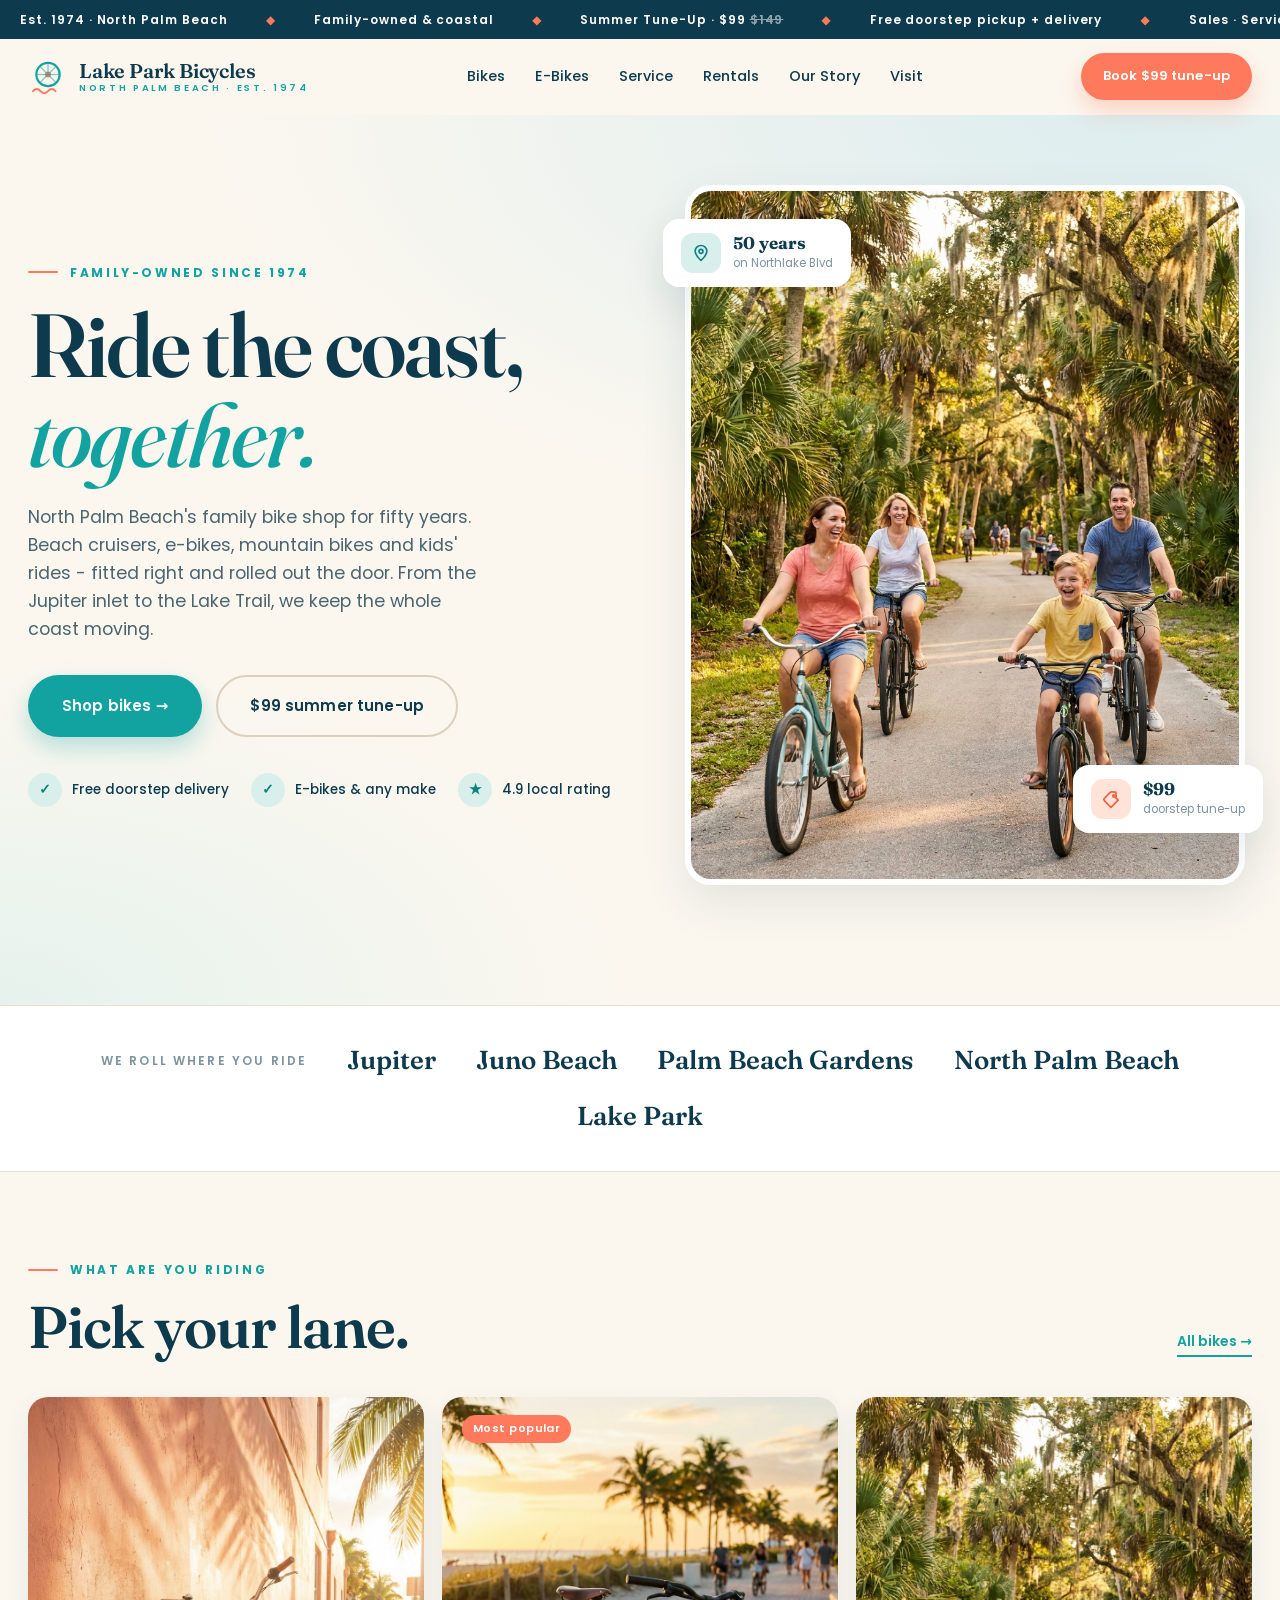
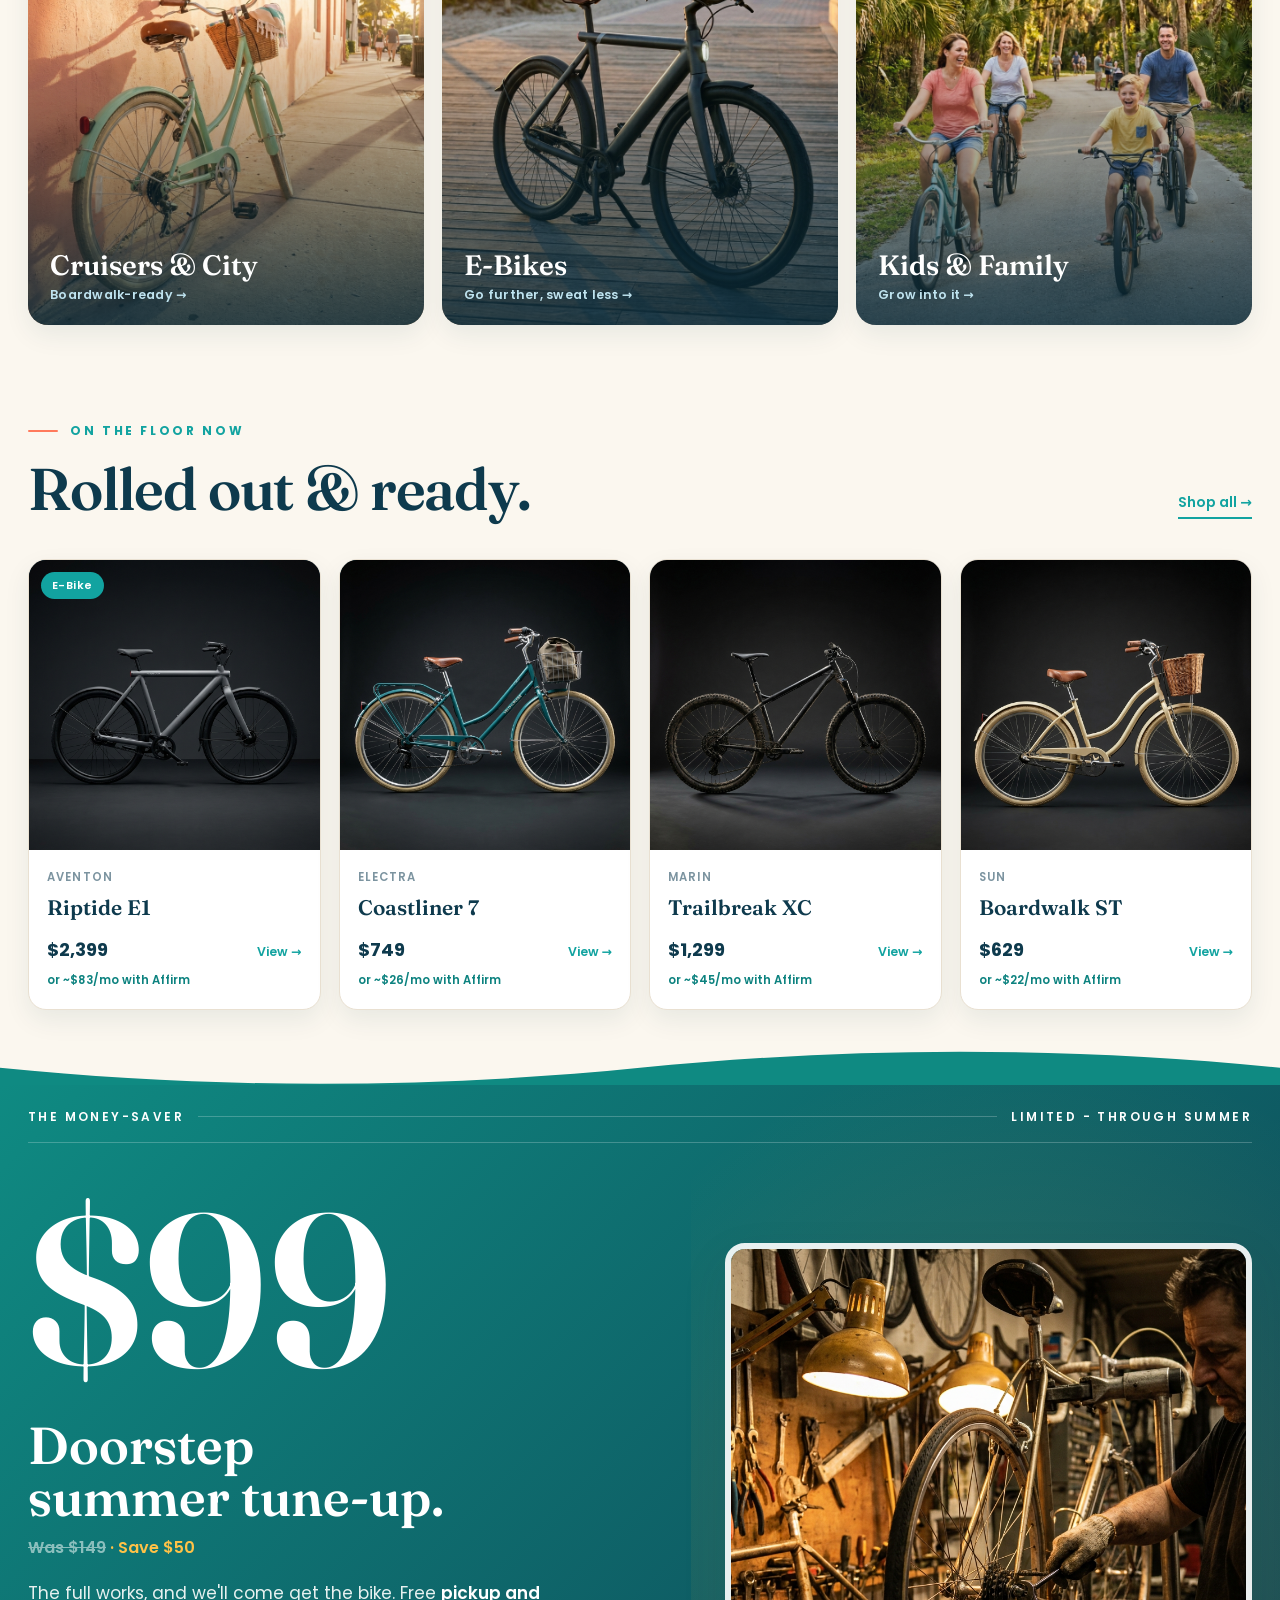
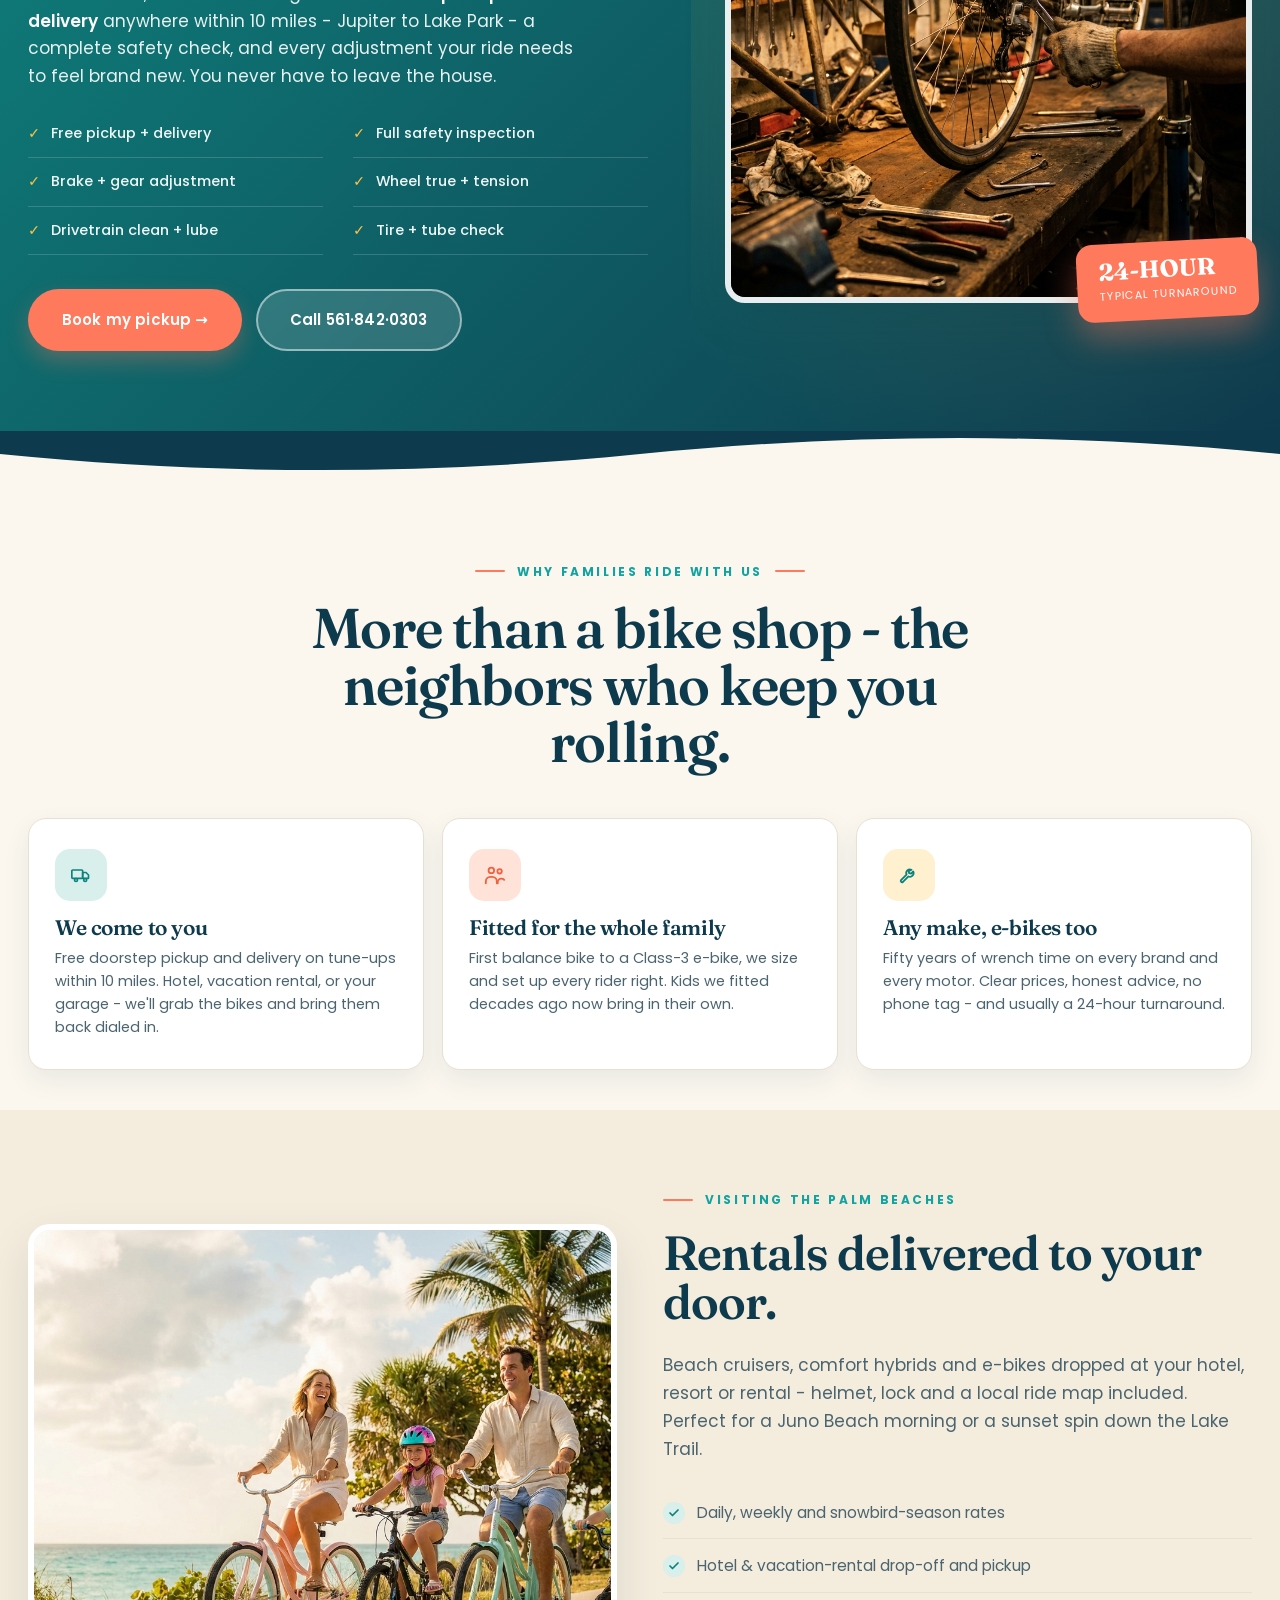
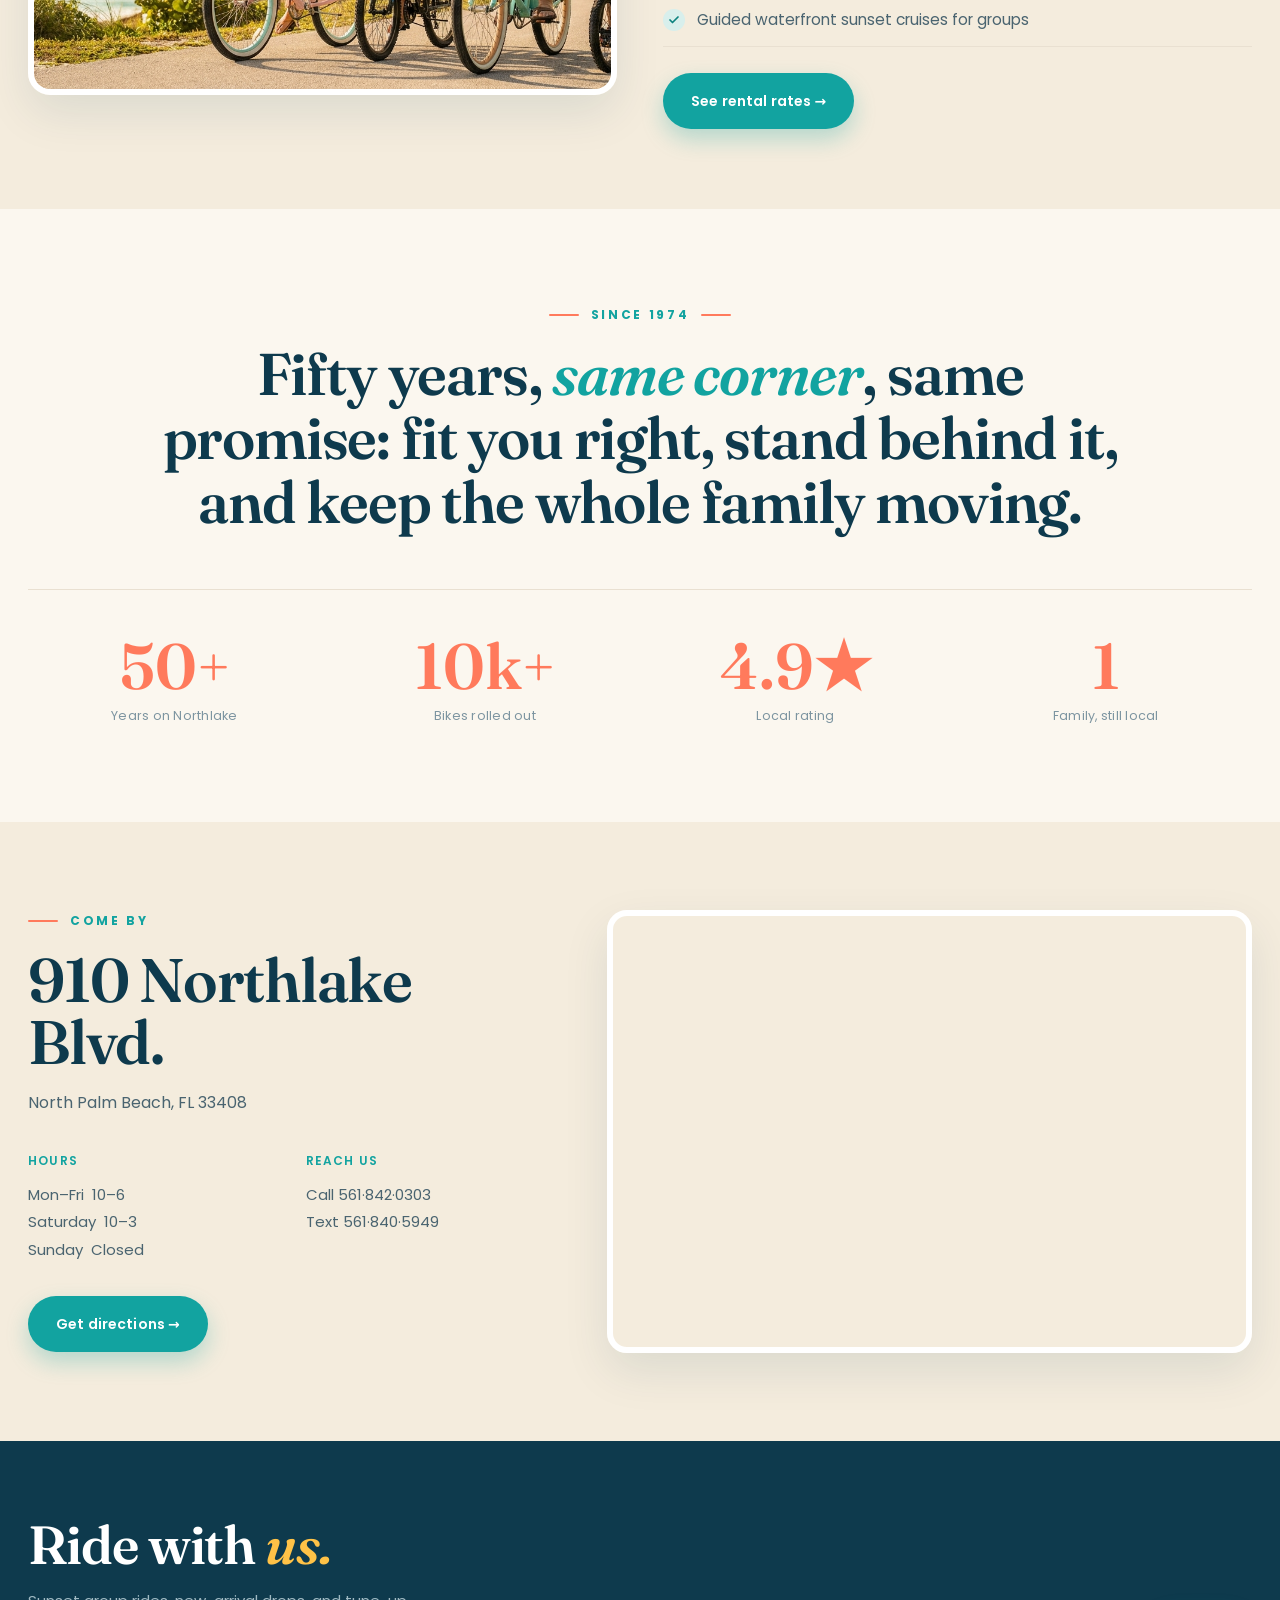
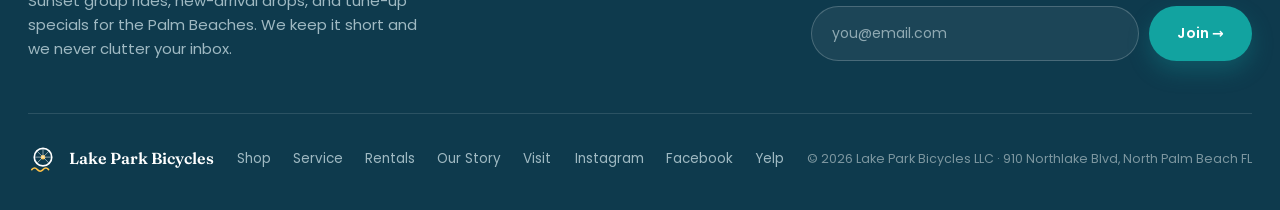
==== commit 14984403: "Wire Affirm financing into the customer site Product page: 'as low as $83/mo for 36 months with Affi" ====
--- a/index.html
+++ b/index.html
@@ -11,7 +11,7 @@
 <meta property="og:type" content="website">
 <meta property="og:image" content="assets/img/cat-kids.png">
 <link rel="preconnect" href="https://fonts.googleapis.com"><link rel="preconnect" href="https://fonts.gstatic.com" crossorigin><link href="https://fonts.googleapis.com/css2?family=Fraunces:ital,opsz,wght@0,9..144,400;0,9..144,500;0,9..144,600;0,9..144,700;1,9..144,500;1,9..144,600&family=Poppins:wght@400;500;600;700&display=swap" rel="stylesheet">
-<link rel="stylesheet" href="assets/styles.css?v=1">
+<link rel="stylesheet" href="assets/styles.css?v=2">
 </head>
 <body>
 <div class="ticker"><div class="ticker-track"><span class="grp"><span>Est. 1974 &middot; North Palm Beach</span><span class="dot">&#9670;</span><span>Family-owned &amp; coastal</span><span class="dot">&#9670;</span><span>Summer Tune-Up &middot; $99 <s>$149</s></span><span class="dot">&#9670;</span><span>Free doorstep pickup + delivery</span><span class="dot">&#9670;</span><span>Sales &middot; Service &middot; Rentals</span><span class="dot">&#9670;</span></span><span class="grp" aria-hidden="true"><span>Est. 1974 &middot; North Palm Beach</span><span class="dot">&#9670;</span><span>Family-owned &amp; coastal</span><span class="dot">&#9670;</span><span>Summer Tune-Up &middot; $99 <s>$149</s></span><span class="dot">&#9670;</span><span>Free doorstep pickup + delivery</span><span class="dot">&#9670;</span><span>Sales &middot; Service &middot; Rentals</span><span class="dot">&#9670;</span></span></div></div>
@@ -72,10 +72,10 @@
 <section class="section" style="padding-top:56px">
   <div class="head-row" data-reveal><div><div class="eyebrow"><span>On the floor now</span></div><h2>Rolled out &amp; ready.</h2></div><a href="shop.html" class="link-teal">Shop all &rarr;</a></div>
   <div class="pgrid">
-    <a href="product.html" class="pcard" data-reveal><div class="ph"><img src="assets/img/prod-riptide.png" alt="Aventon Riptide E1"><span class="chip teal">E-Bike</span></div><div class="body"><div class="brand-lab">Aventon</div><div class="name">Riptide E1</div><div class="row"><span class="price">$2,399</span><span class="view">View &rarr;</span></div></div></a>
-    <a href="product.html" class="pcard" data-reveal><div class="ph"><img src="assets/img/prod-coastliner.png" alt="Electra Coastliner 7"></div><div class="body"><div class="brand-lab">Electra</div><div class="name">Coastliner 7</div><div class="row"><span class="price">$749</span><span class="view">View &rarr;</span></div></div></a>
-    <a href="product.html" class="pcard" data-reveal><div class="ph"><img src="assets/img/prod-trailbreak.png" alt="Marin Trailbreak XC"></div><div class="body"><div class="brand-lab">Marin</div><div class="name">Trailbreak XC</div><div class="row"><span class="price">$1,299</span><span class="view">View &rarr;</span></div></div></a>
-    <a href="product.html" class="pcard" data-reveal><div class="ph"><img src="assets/img/prod-boardwalk.png" alt="Sun Boardwalk ST"></div><div class="body"><div class="brand-lab">Sun</div><div class="name">Boardwalk ST</div><div class="row"><span class="price">$629</span><span class="view">View &rarr;</span></div></div></a>
+    <a href="product.html" class="pcard" data-reveal><div class="ph"><img src="assets/img/prod-riptide.png" alt="Aventon Riptide E1"><span class="chip teal">E-Bike</span></div><div class="body"><div class="brand-lab">Aventon</div><div class="name">Riptide E1</div><div class="row"><span class="price">$2,399</span><span class="view">View &rarr;</span></div><div class="fin">or ~$83/mo with Affirm</div></div></a>
+    <a href="product.html" class="pcard" data-reveal><div class="ph"><img src="assets/img/prod-coastliner.png" alt="Electra Coastliner 7"></div><div class="body"><div class="brand-lab">Electra</div><div class="name">Coastliner 7</div><div class="row"><span class="price">$749</span><span class="view">View &rarr;</span></div><div class="fin">or ~$26/mo with Affirm</div></div></a>
+    <a href="product.html" class="pcard" data-reveal><div class="ph"><img src="assets/img/prod-trailbreak.png" alt="Marin Trailbreak XC"></div><div class="body"><div class="brand-lab">Marin</div><div class="name">Trailbreak XC</div><div class="row"><span class="price">$1,299</span><span class="view">View &rarr;</span></div><div class="fin">or ~$45/mo with Affirm</div></div></a>
+    <a href="product.html" class="pcard" data-reveal><div class="ph"><img src="assets/img/prod-boardwalk.png" alt="Sun Boardwalk ST"></div><div class="body"><div class="brand-lab">Sun</div><div class="name">Boardwalk ST</div><div class="row"><span class="price">$629</span><span class="view">View &rarr;</span></div><div class="fin">or ~$22/mo with Affirm</div></div></a>
   </div>
 </section>
 
--- a/assets/styles.css
+++ b/assets/styles.css
@@ -381,3 +381,9 @@
   .hero-media .float-card{display:none}
   .big99{gap:8px}
 }
+
+/* Affirm financing display */
+.pcard .fin{font-size:11.5px;color:var(--teal-d);font-weight:600;margin-top:6px}
+.affirm-line{background:var(--teal-soft);border:1px solid #bfe3df;border-radius:12px;padding:12px 15px;color:var(--deep);font-size:14.5px;margin:-4px 0 24px}
+.affirm-line b{color:var(--deep);font-weight:700}
+.affirm-line .fin-sub{display:block;color:var(--muted);font-size:12px;margin-top:2px}
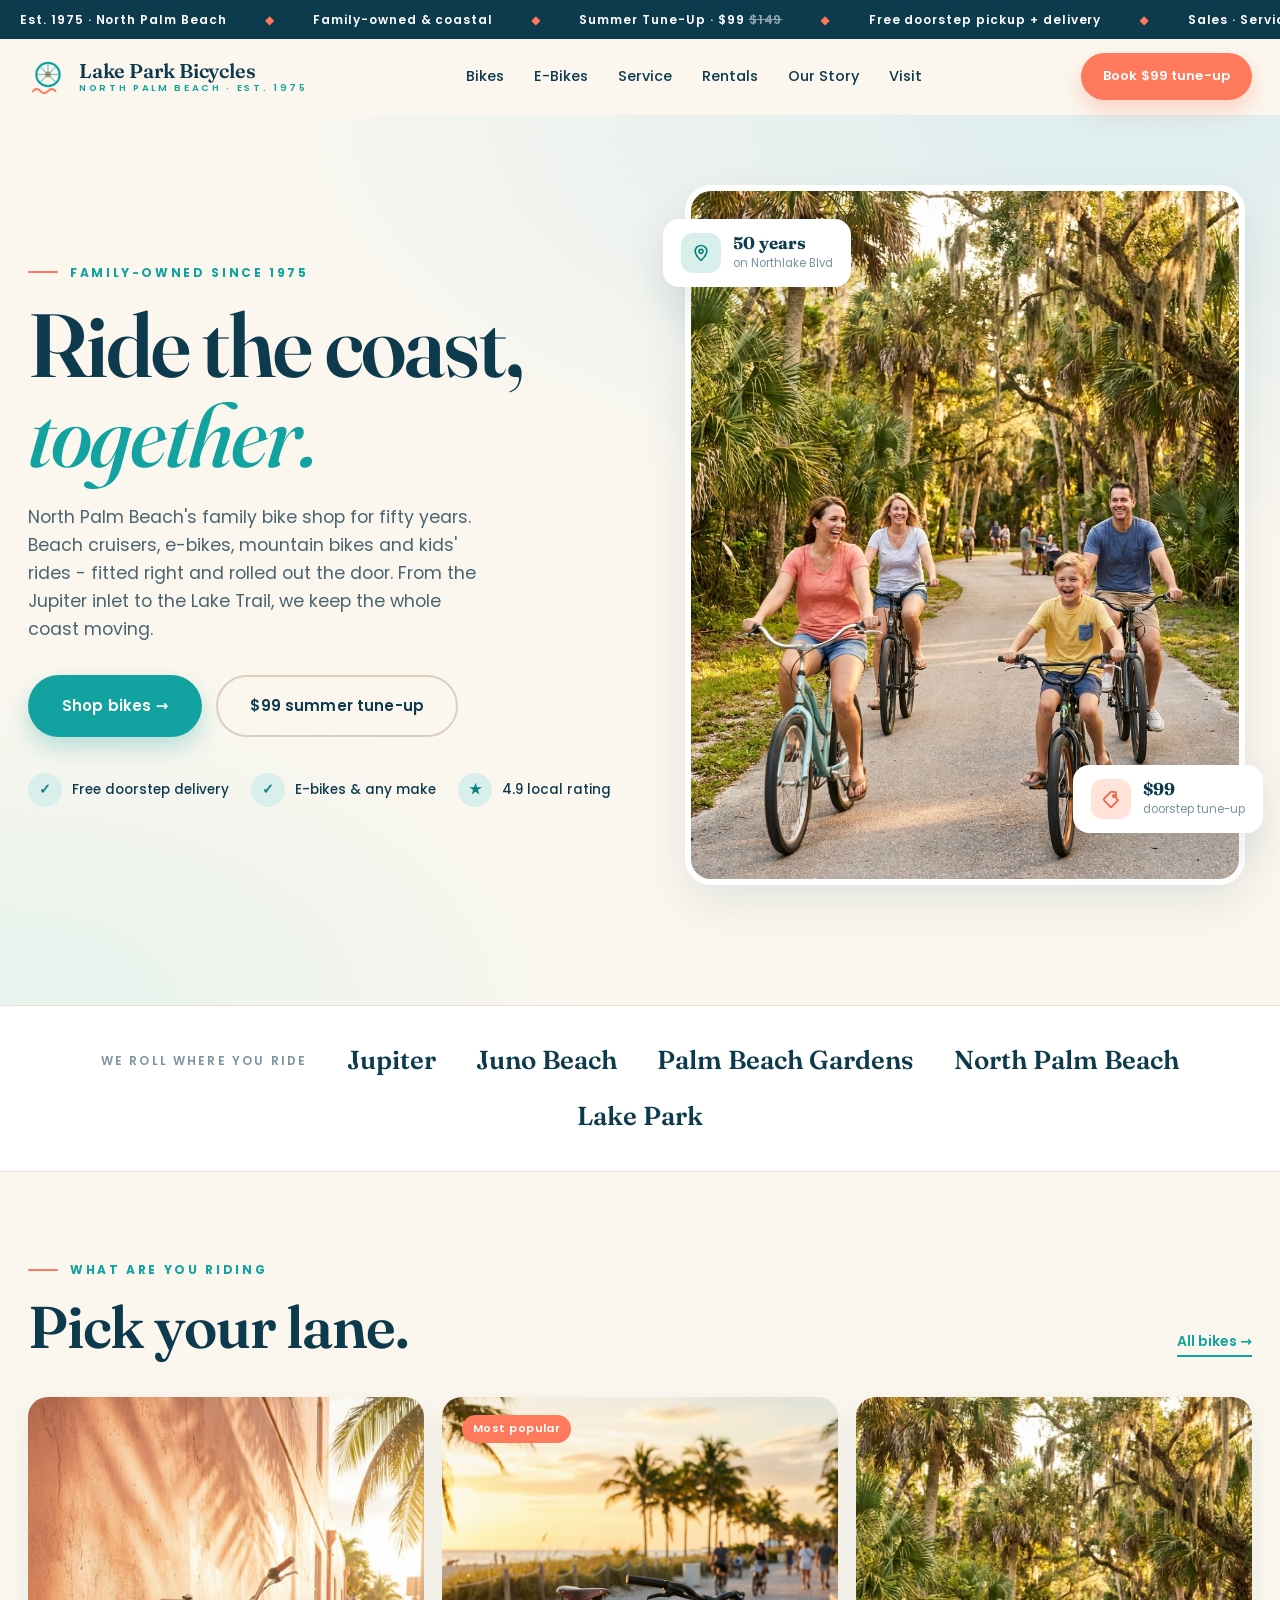
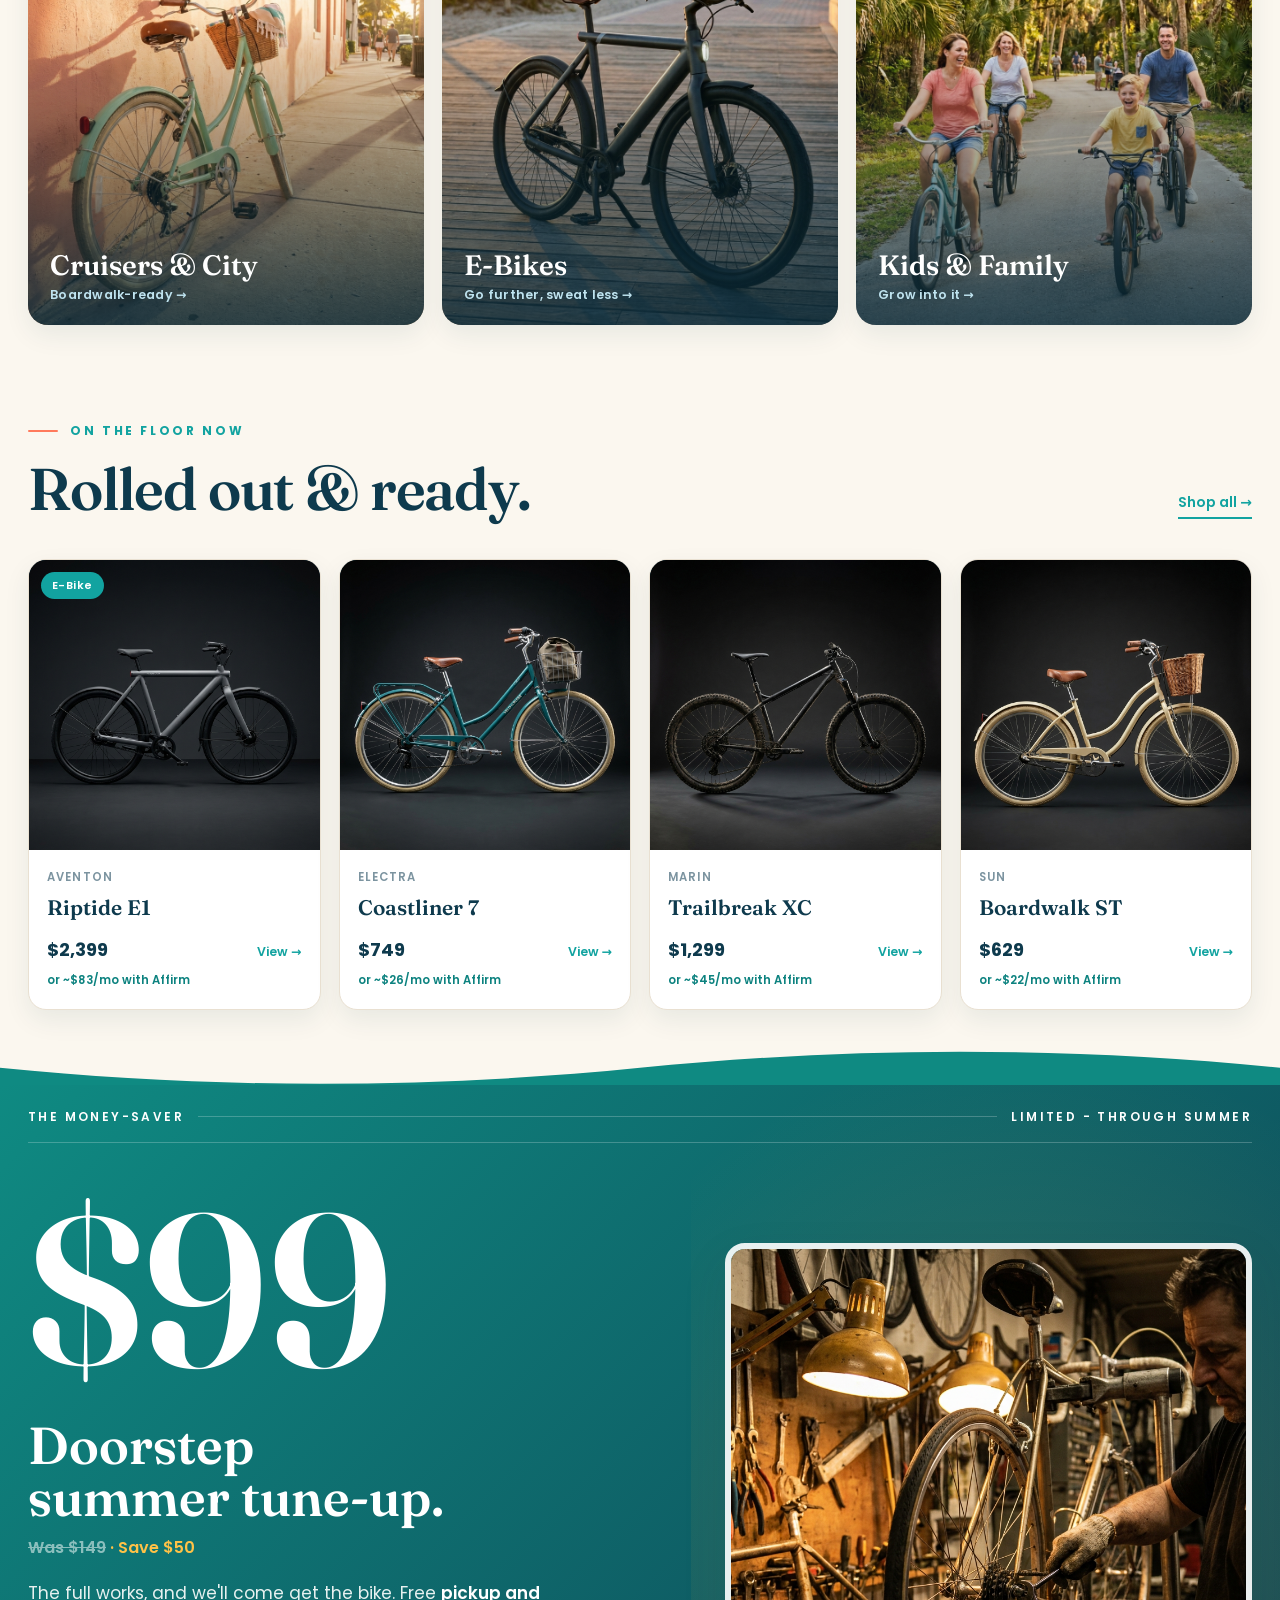
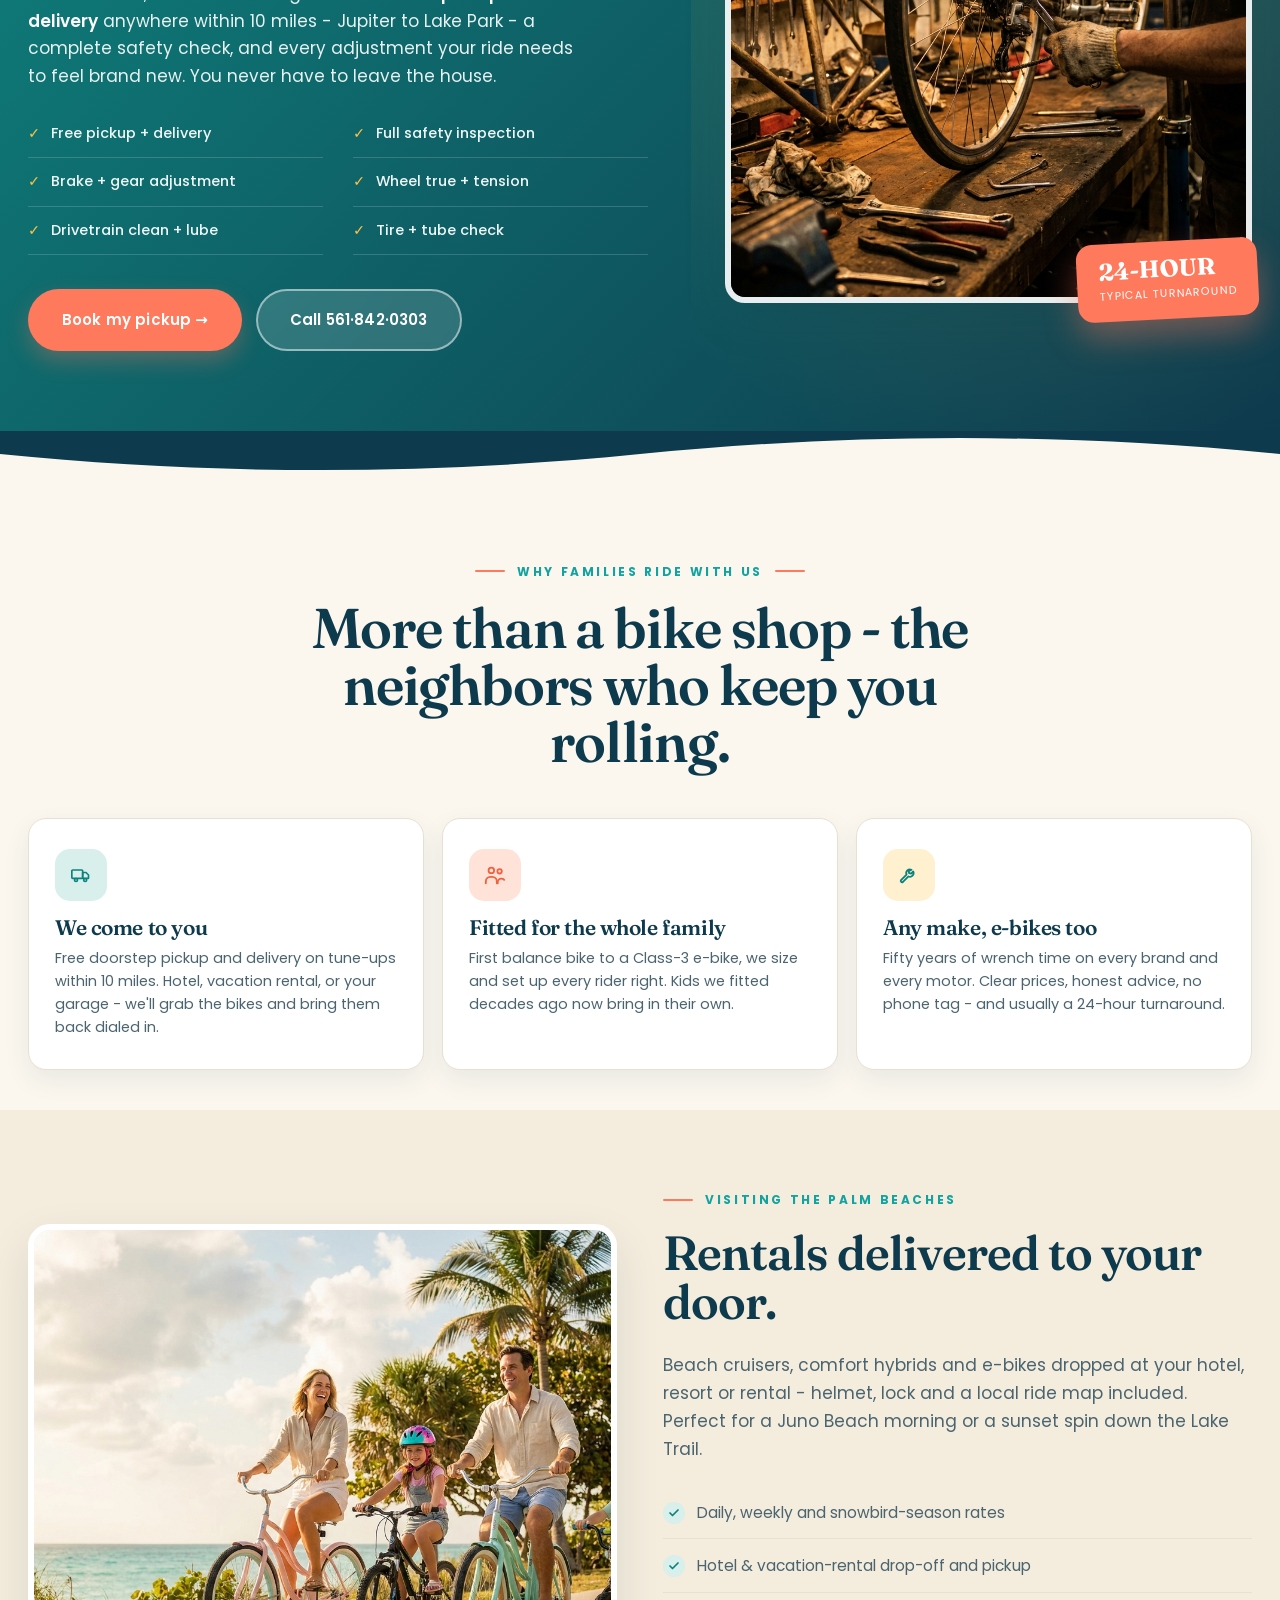
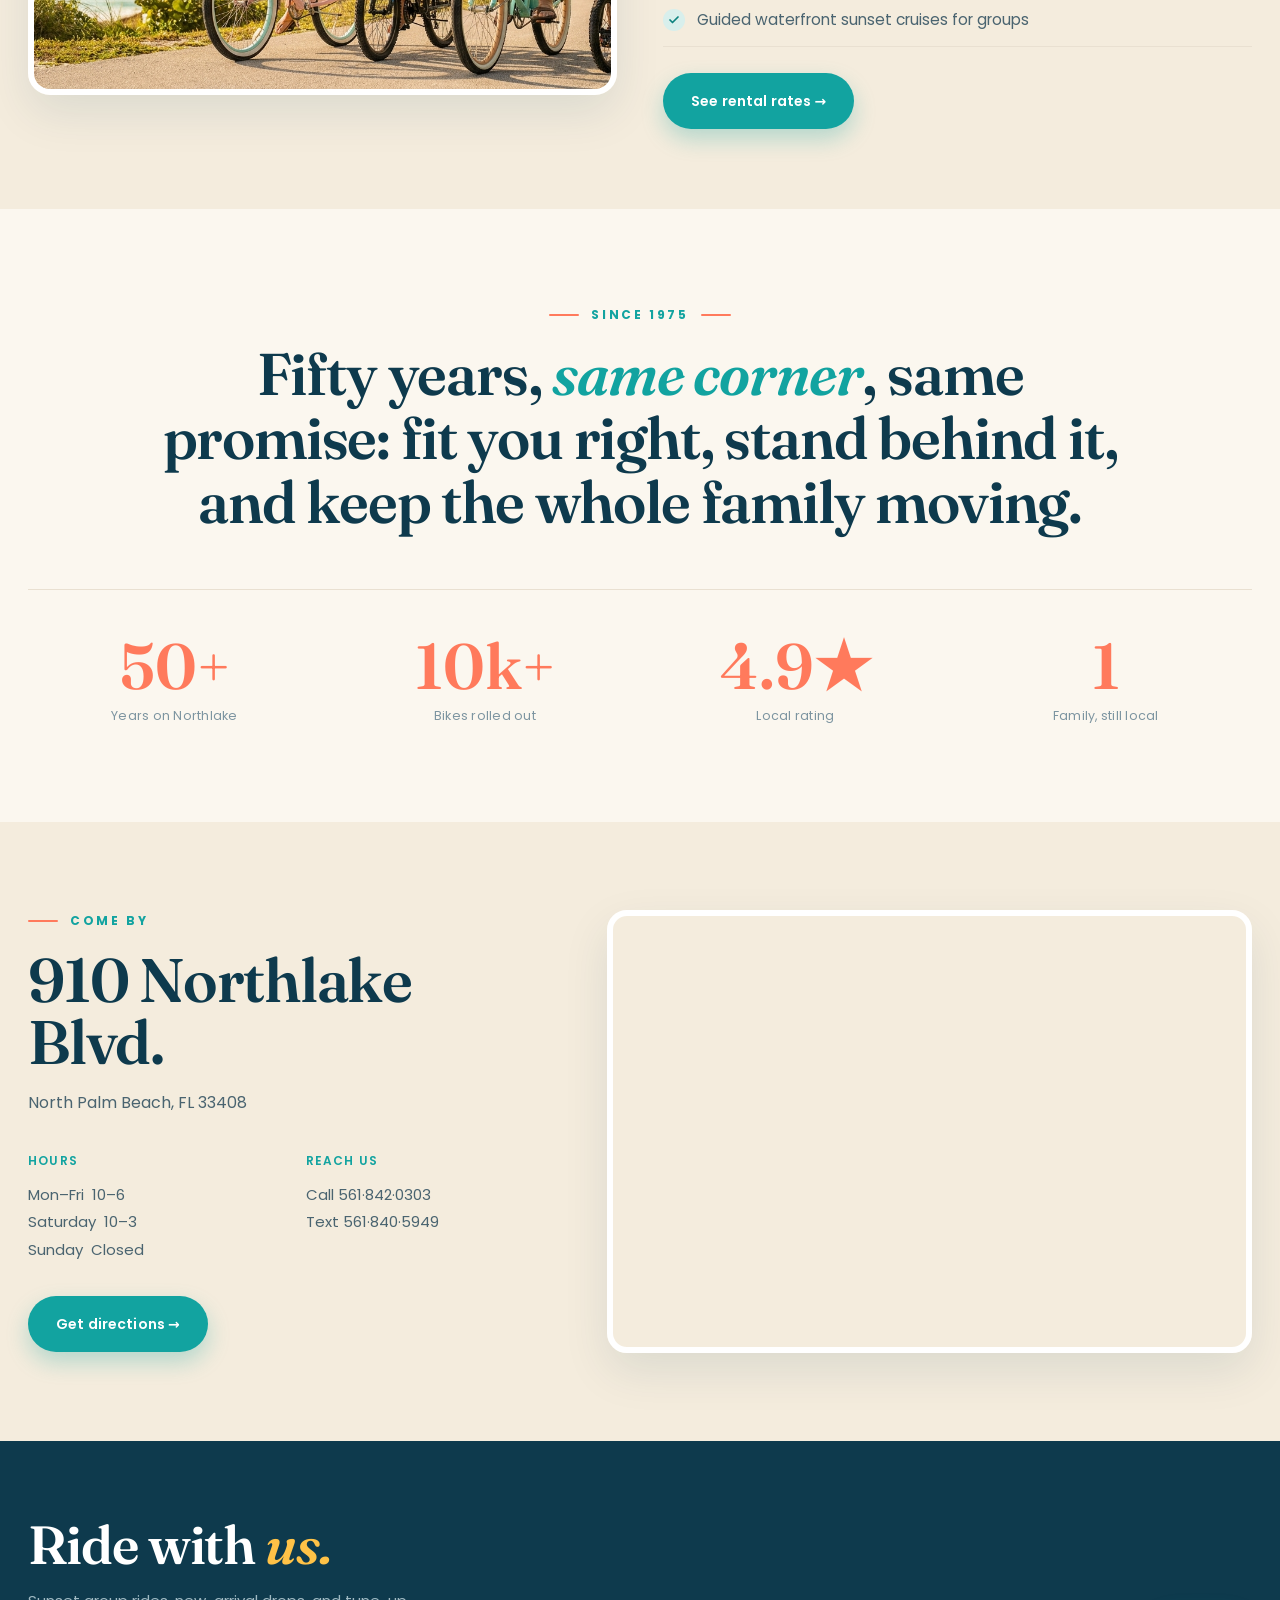
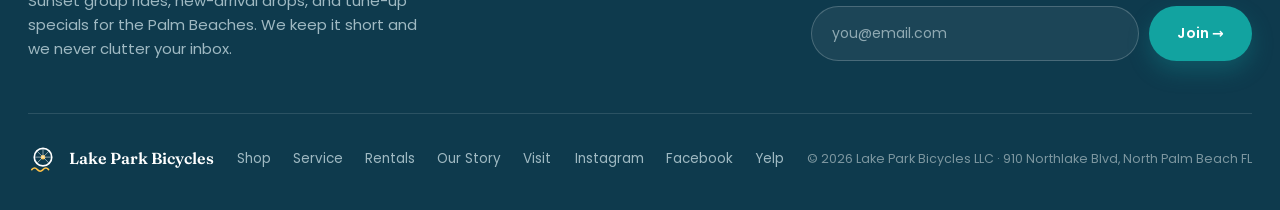
==== commit 217f34a8: "Standardize founding year to 1975 (matches storefront sign) Co-Authored-By: Claude Opus 4.8 (1M cont" ====
--- a/index.html
+++ b/index.html
@@ -3,21 +3,21 @@
 <head>
 <meta charset="utf-8">
 <meta name="viewport" content="width=device-width, initial-scale=1">
-<title>Lake Park Bicycles - North Palm Beach's Family Bike Shop Since 1974</title>
-<meta name="description" content="North Palm Beach's family-owned bike shop since 1974. Beach cruisers, e-bikes, mountain bikes, kids' bikes, expert service and our $99 doorstep summer tune-up. Serving Jupiter to Lake Park.">
+<title>Lake Park Bicycles - North Palm Beach's Family Bike Shop Since 1975</title>
+<meta name="description" content="North Palm Beach's family-owned bike shop since 1975. Beach cruisers, e-bikes, mountain bikes, kids' bikes, expert service and our $99 doorstep summer tune-up. Serving Jupiter to Lake Park.">
 <meta name="theme-color" content="#12a3a0">
-<meta property="og:title" content="Lake Park Bicycles - North Palm Beach's Family Bike Shop Since 1974">
-<meta property="og:description" content="North Palm Beach's family-owned bike shop since 1974. Beach cruisers, e-bikes, mountain bikes, kids' bikes, expert service and our $99 doorstep summer tune-up. Serving Jupiter to Lake Park.">
+<meta property="og:title" content="Lake Park Bicycles - North Palm Beach's Family Bike Shop Since 1975">
+<meta property="og:description" content="North Palm Beach's family-owned bike shop since 1975. Beach cruisers, e-bikes, mountain bikes, kids' bikes, expert service and our $99 doorstep summer tune-up. Serving Jupiter to Lake Park.">
 <meta property="og:type" content="website">
 <meta property="og:image" content="assets/img/cat-kids.png">
 <link rel="preconnect" href="https://fonts.googleapis.com"><link rel="preconnect" href="https://fonts.gstatic.com" crossorigin><link href="https://fonts.googleapis.com/css2?family=Fraunces:ital,opsz,wght@0,9..144,400;0,9..144,500;0,9..144,600;0,9..144,700;1,9..144,500;1,9..144,600&family=Poppins:wght@400;500;600;700&display=swap" rel="stylesheet">
 <link rel="stylesheet" href="assets/styles.css?v=2">
 </head>
 <body>
-<div class="ticker"><div class="ticker-track"><span class="grp"><span>Est. 1974 &middot; North Palm Beach</span><span class="dot">&#9670;</span><span>Family-owned &amp; coastal</span><span class="dot">&#9670;</span><span>Summer Tune-Up &middot; $99 <s>$149</s></span><span class="dot">&#9670;</span><span>Free doorstep pickup + delivery</span><span class="dot">&#9670;</span><span>Sales &middot; Service &middot; Rentals</span><span class="dot">&#9670;</span></span><span class="grp" aria-hidden="true"><span>Est. 1974 &middot; North Palm Beach</span><span class="dot">&#9670;</span><span>Family-owned &amp; coastal</span><span class="dot">&#9670;</span><span>Summer Tune-Up &middot; $99 <s>$149</s></span><span class="dot">&#9670;</span><span>Free doorstep pickup + delivery</span><span class="dot">&#9670;</span><span>Sales &middot; Service &middot; Rentals</span><span class="dot">&#9670;</span></span></div></div>
+<div class="ticker"><div class="ticker-track"><span class="grp"><span>Est. 1975 &middot; North Palm Beach</span><span class="dot">&#9670;</span><span>Family-owned &amp; coastal</span><span class="dot">&#9670;</span><span>Summer Tune-Up &middot; $99 <s>$149</s></span><span class="dot">&#9670;</span><span>Free doorstep pickup + delivery</span><span class="dot">&#9670;</span><span>Sales &middot; Service &middot; Rentals</span><span class="dot">&#9670;</span></span><span class="grp" aria-hidden="true"><span>Est. 1975 &middot; North Palm Beach</span><span class="dot">&#9670;</span><span>Family-owned &amp; coastal</span><span class="dot">&#9670;</span><span>Summer Tune-Up &middot; $99 <s>$149</s></span><span class="dot">&#9670;</span><span>Free doorstep pickup + delivery</span><span class="dot">&#9670;</span><span>Sales &middot; Service &middot; Rentals</span><span class="dot">&#9670;</span></span></div></div>
 <header class="site"><div class="headbar">
     <a href="index.html" class="brand" aria-label="Lake Park Bicycles home"><svg width="40" height="40" viewBox="0 0 48 48" fill="none" aria-hidden="true"><circle cx="24" cy="21" r="14" stroke="#12a3a0" stroke-width="2.6"/><circle cx="24" cy="21" r="3.6" fill="#ff7a5c"/><g stroke="#12a3a0" stroke-width="1.5" opacity=".55"><line x1="24" y1="21" x2="24" y2="7"/><line x1="24" y1="21" x2="38" y2="21"/><line x1="24" y1="21" x2="10" y2="21"/><line x1="24" y1="21" x2="34" y2="11"/><line x1="24" y1="21" x2="14" y2="31"/><line x1="24" y1="21" x2="34" y2="31"/><line x1="24" y1="21" x2="14" y2="11"/></g><path d="M6 41 q4.5 -5 9 0 t9 0 t9 0" stroke="#ff7a5c" stroke-width="2.4" fill="none" stroke-linecap="round"/></svg>
-      <span class="word">Lake Park Bicycles<small>North Palm Beach &middot; Est. 1974</small></span>
+      <span class="word">Lake Park Bicycles<small>North Palm Beach &middot; Est. 1975</small></span>
     </a>
     <nav class="main" id="mainnav"><a href="shop.html">Bikes</a><a href="shop.html#ebikes">E-Bikes</a><a href="service.html">Service</a><a href="rentals.html">Rentals</a><a href="about.html">Our Story</a><a href="contact.html">Visit</a></nav>
     <a href="service.html" class="btn btn-coral" style="padding:11px 20px;font-size:13px">Book $99 tune-up</a>
@@ -28,7 +28,7 @@
 <section class="hero">
   <div class="hero-grid">
     <div>
-      <div class="eyebrow" data-reveal><span>Family-owned since 1974</span></div>
+      <div class="eyebrow" data-reveal><span>Family-owned since 1975</span></div>
       <h1 data-reveal>Ride the coast,<br><em>together.</em></h1>
       <p class="lead" data-reveal>North Palm Beach's family bike shop for fifty years. Beach cruisers, e-bikes, mountain bikes and kids' rides - fitted right and rolled out the door. From the Jupiter inlet to the Lake Trail, we keep the whole coast moving.</p>
       <div class="acts" data-reveal>
@@ -127,7 +127,7 @@
 </section>
 
 <section class="heritage">
-  <div class="eyebrow center" data-reveal><span>Since 1974</span></div>
+  <div class="eyebrow center" data-reveal><span>Since 1975</span></div>
   <h2 data-reveal>Fifty years, <em>same corner</em>, same promise: fit you right, stand behind it, and keep the whole family moving.</h2>
   <div class="stats" data-reveal>
     <div class="stat"><div class="n">50+</div><div class="l">Years on Northlake</div></div>
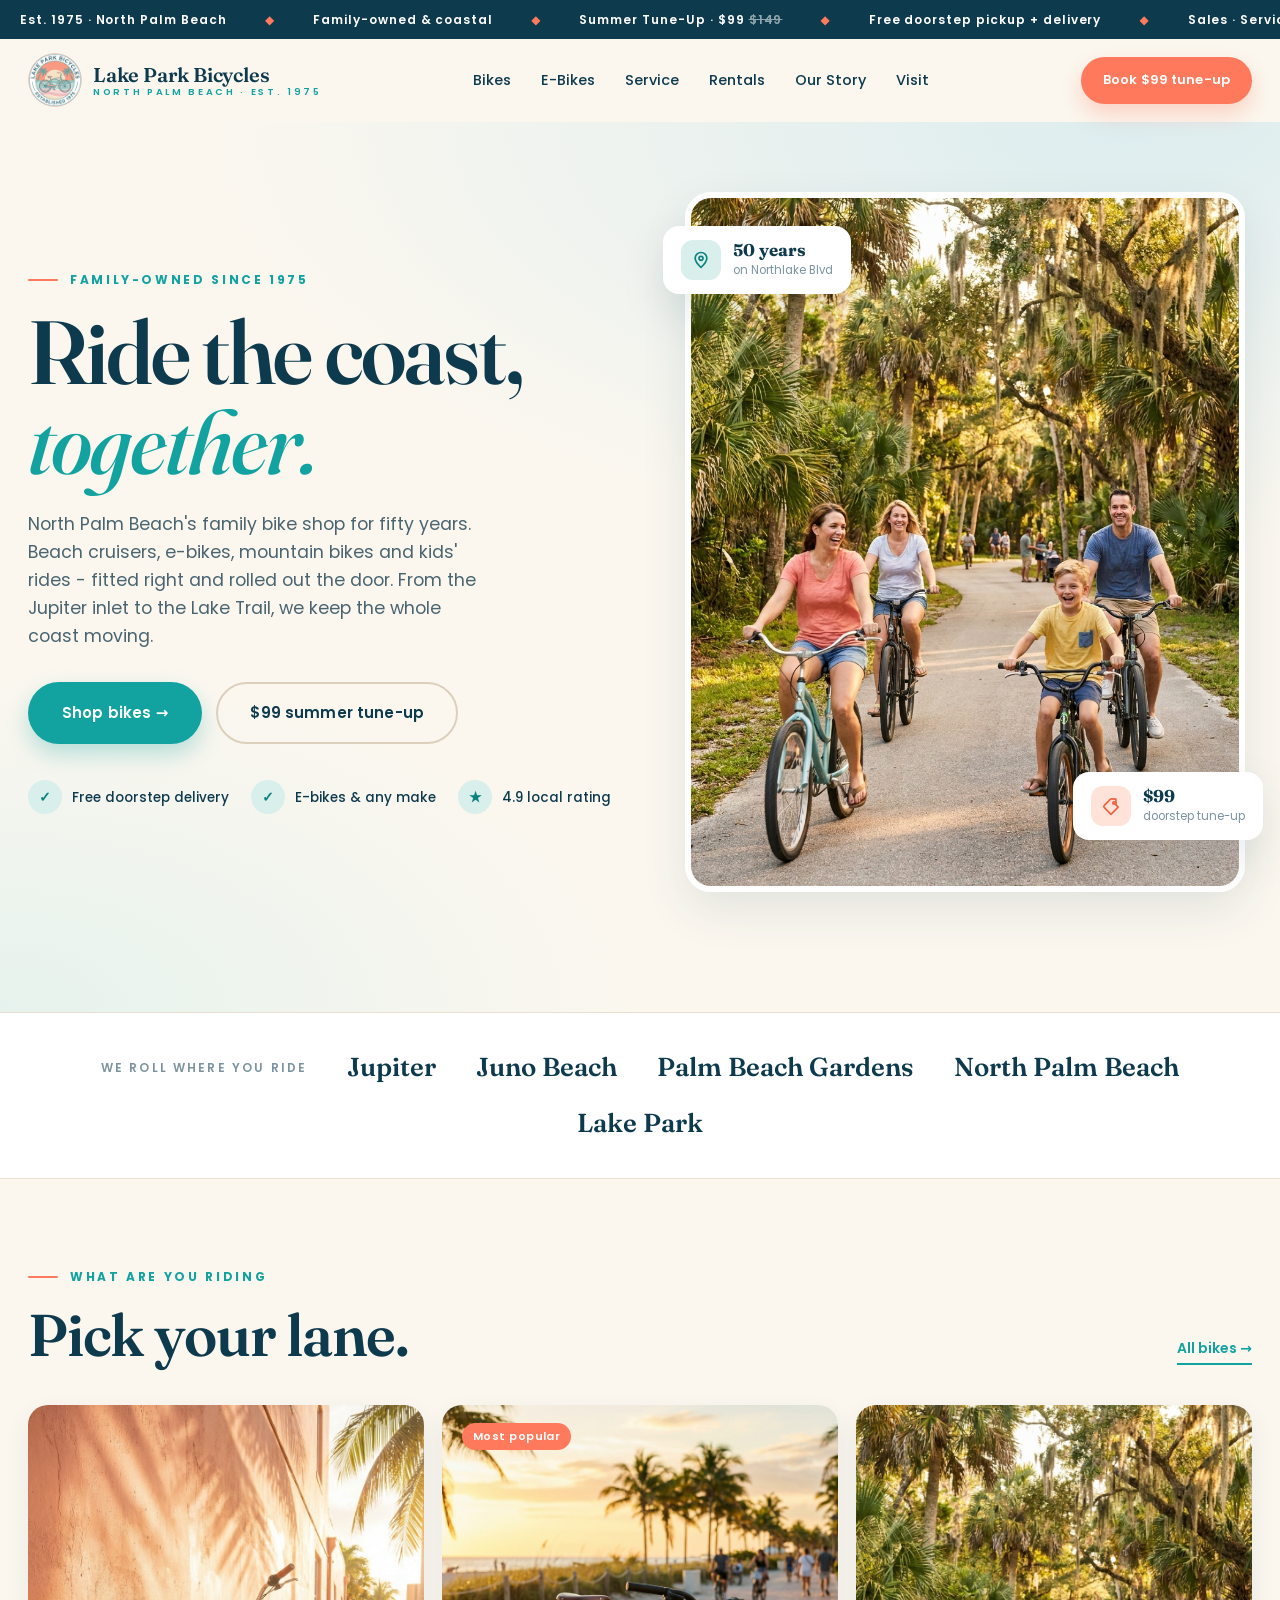
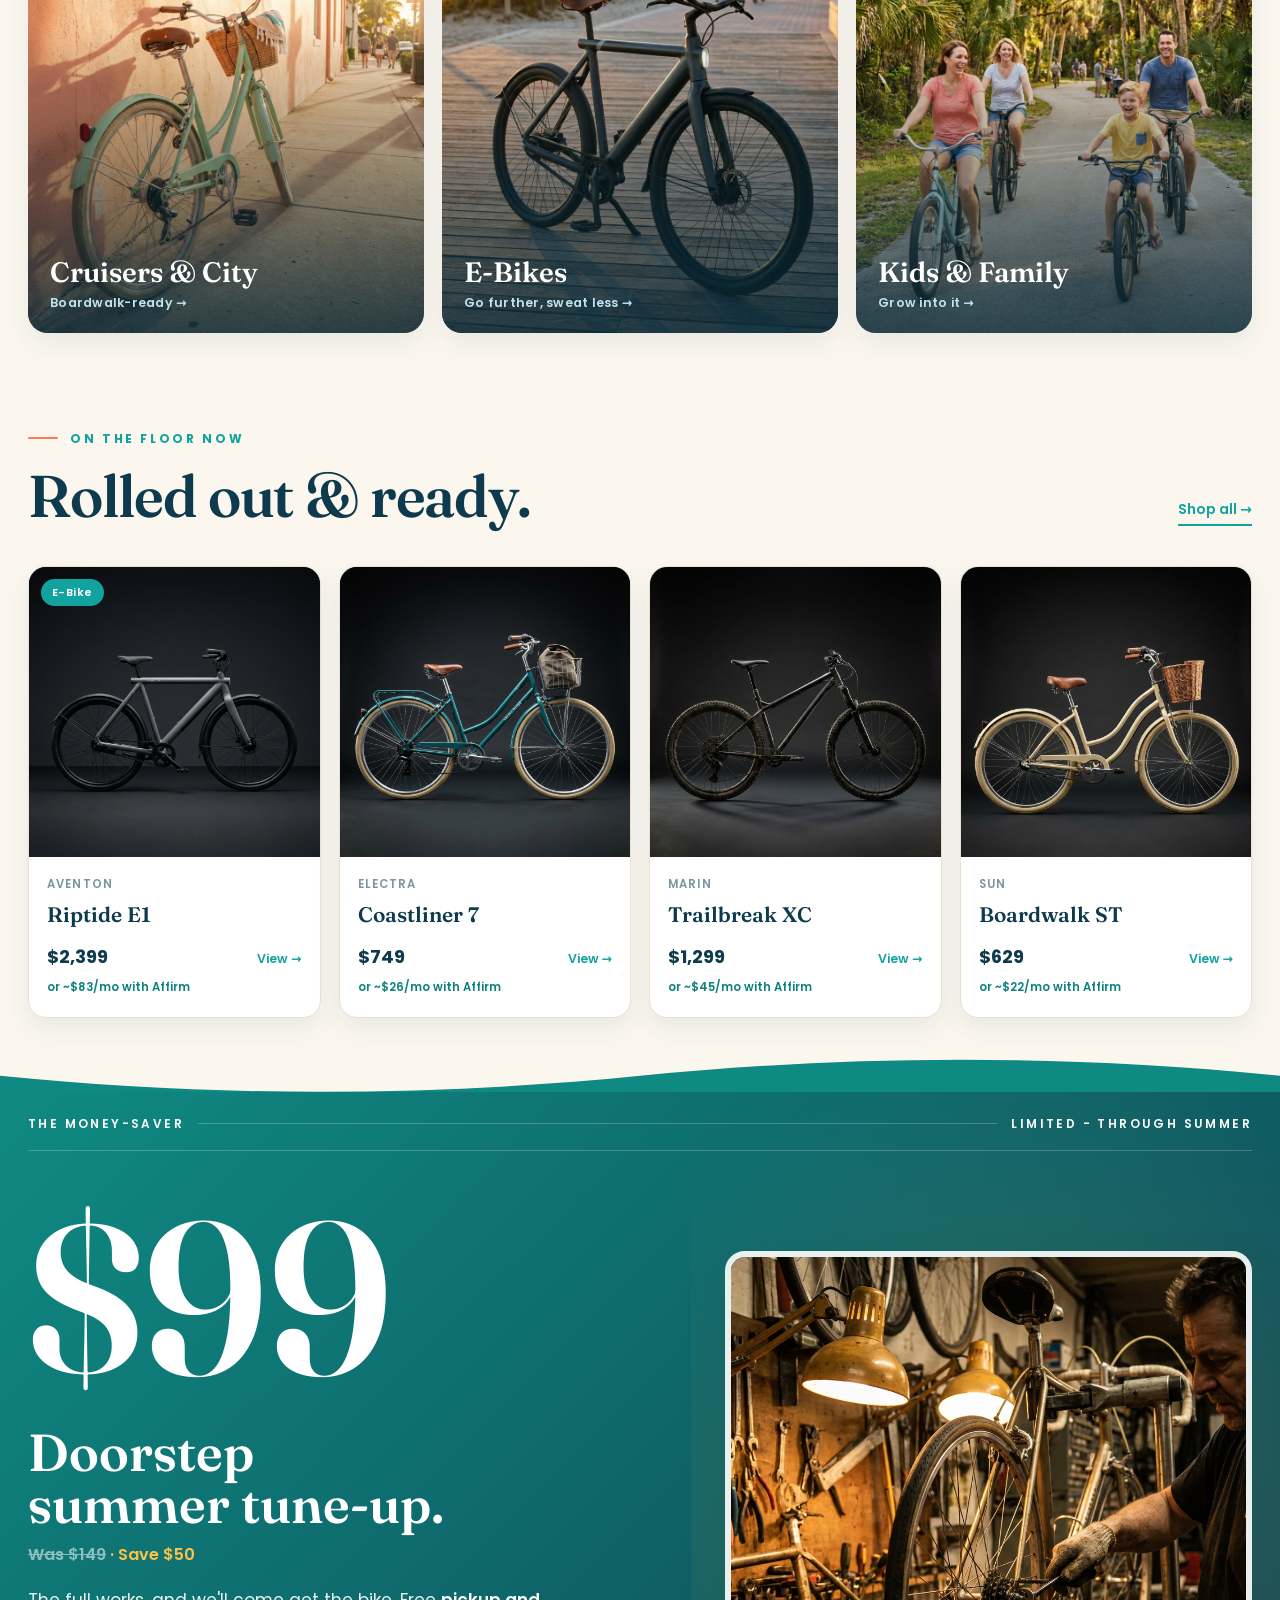
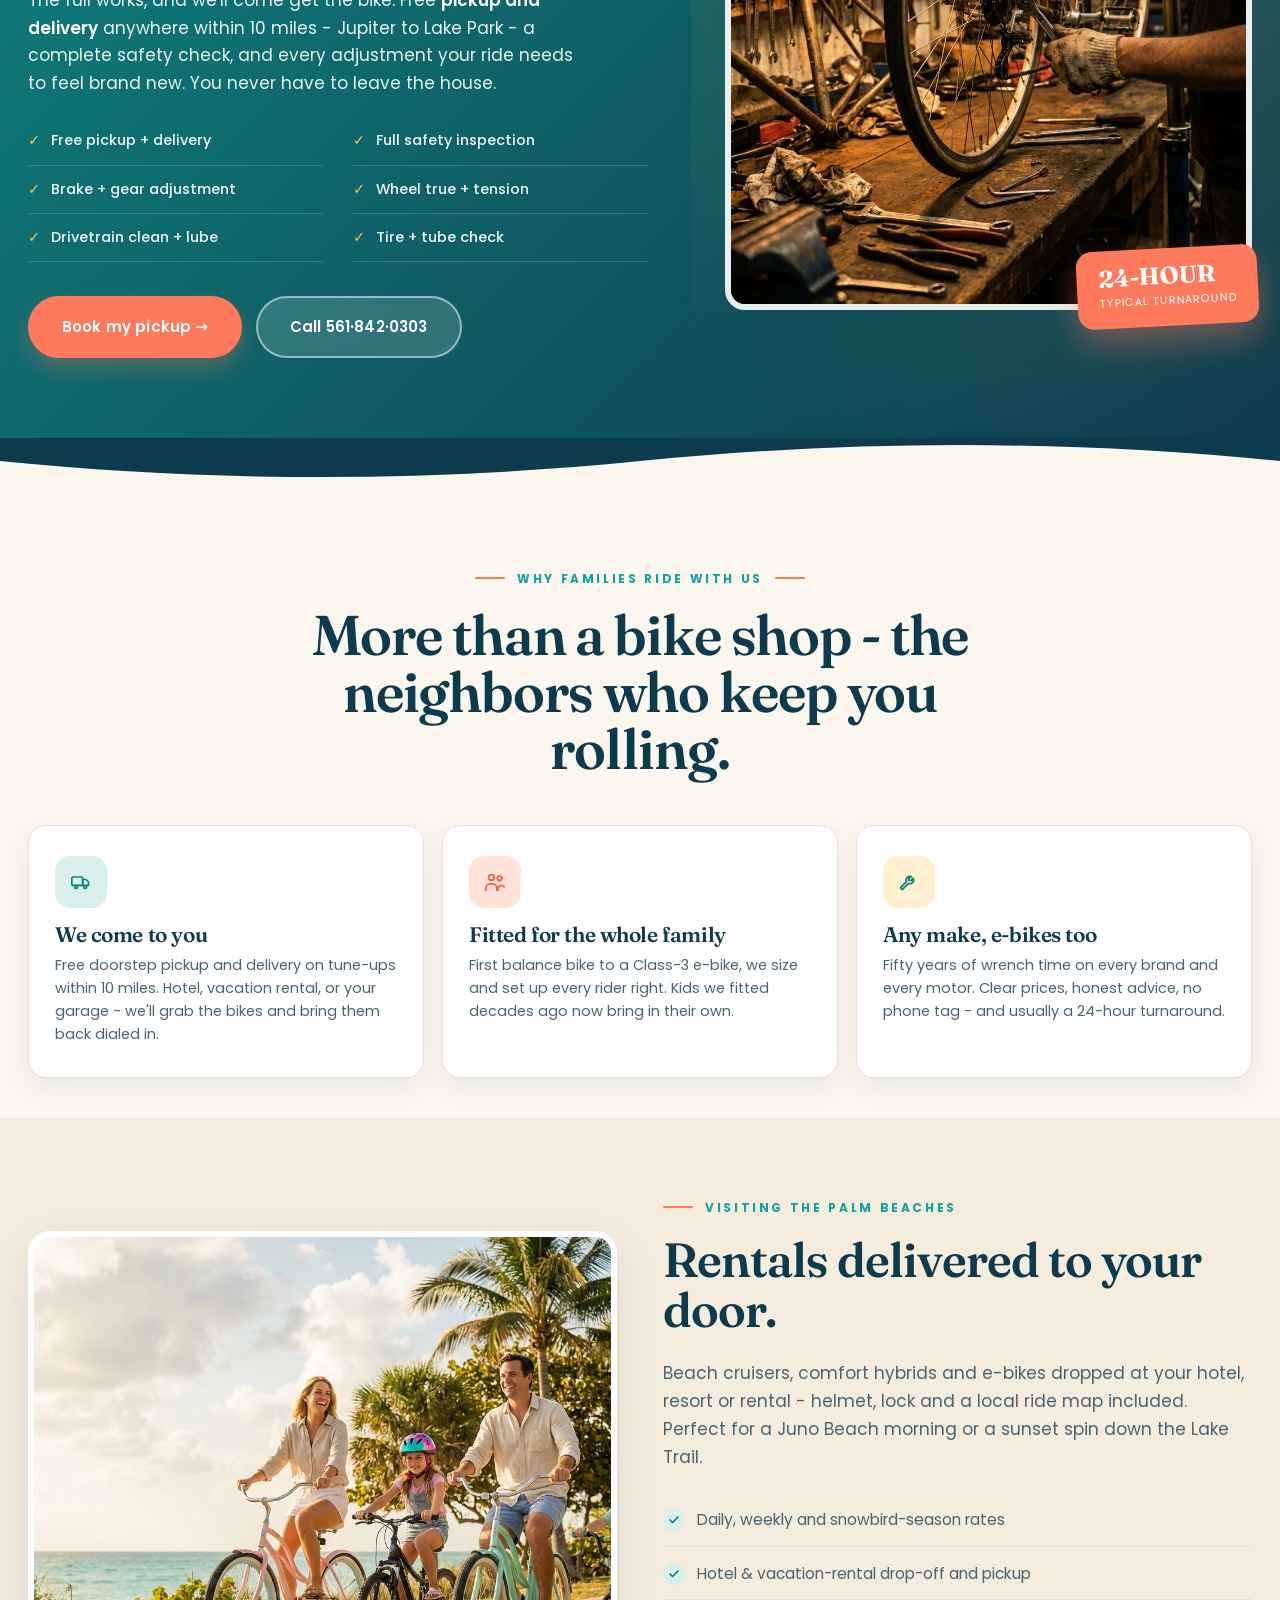
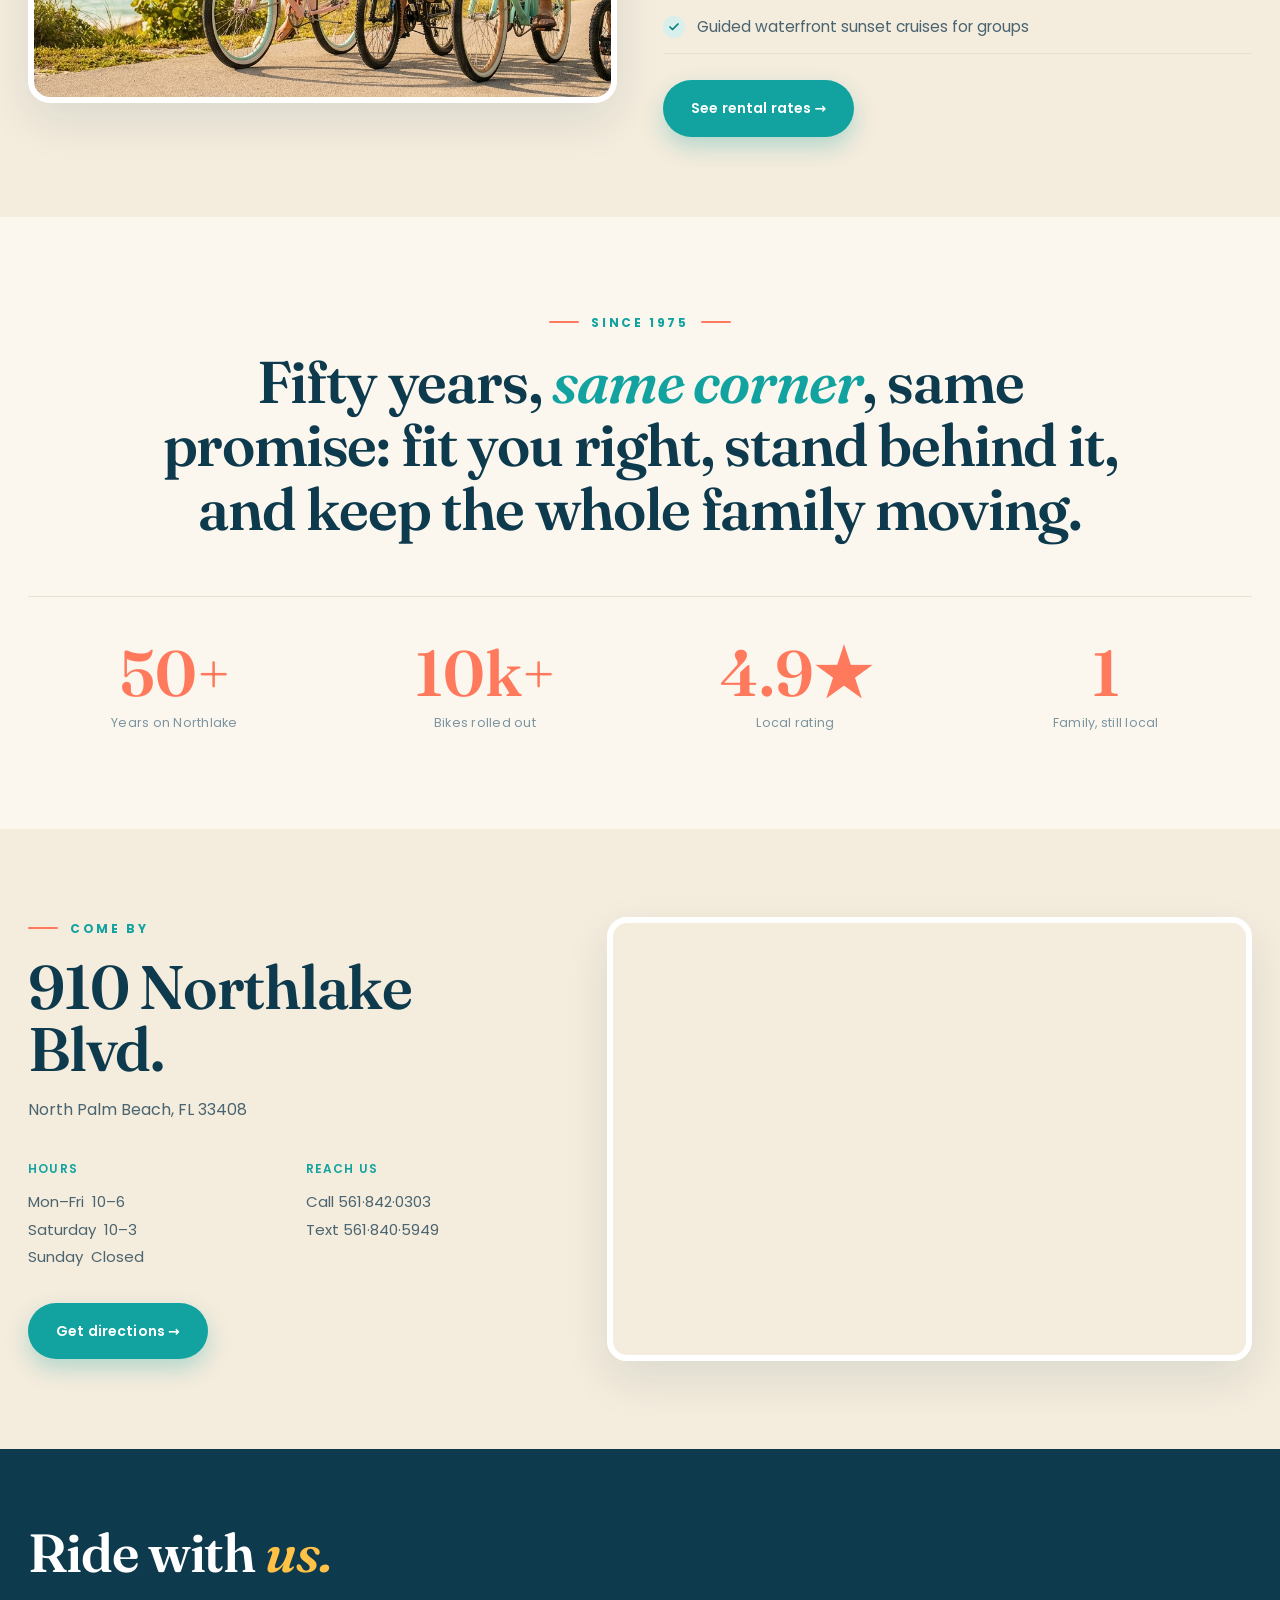
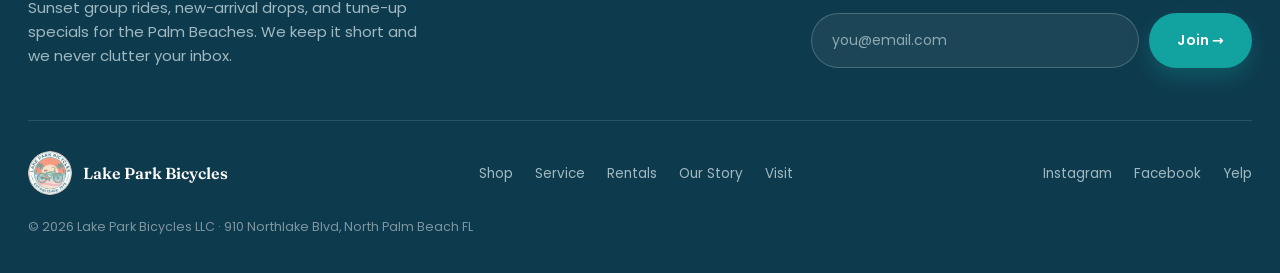
==== commit b3214e2d: "Adopt official badge logo (Established 1975): header, footer, favicons Co-Authored-By: Claude Opus 4" ====
--- a/index.html
+++ b/index.html
@@ -6,6 +6,8 @@
 <title>Lake Park Bicycles - North Palm Beach's Family Bike Shop Since 1975</title>
 <meta name="description" content="North Palm Beach's family-owned bike shop since 1975. Beach cruisers, e-bikes, mountain bikes, kids' bikes, expert service and our $99 doorstep summer tune-up. Serving Jupiter to Lake Park.">
 <meta name="theme-color" content="#12a3a0">
+<link rel="icon" type="image/png" href="assets/img/favicon.png">
+<link rel="apple-touch-icon" href="assets/img/apple-touch-icon.png">
 <meta property="og:title" content="Lake Park Bicycles - North Palm Beach's Family Bike Shop Since 1975">
 <meta property="og:description" content="North Palm Beach's family-owned bike shop since 1975. Beach cruisers, e-bikes, mountain bikes, kids' bikes, expert service and our $99 doorstep summer tune-up. Serving Jupiter to Lake Park.">
 <meta property="og:type" content="website">
@@ -16,7 +18,7 @@
 <body>
 <div class="ticker"><div class="ticker-track"><span class="grp"><span>Est. 1975 &middot; North Palm Beach</span><span class="dot">&#9670;</span><span>Family-owned &amp; coastal</span><span class="dot">&#9670;</span><span>Summer Tune-Up &middot; $99 <s>$149</s></span><span class="dot">&#9670;</span><span>Free doorstep pickup + delivery</span><span class="dot">&#9670;</span><span>Sales &middot; Service &middot; Rentals</span><span class="dot">&#9670;</span></span><span class="grp" aria-hidden="true"><span>Est. 1975 &middot; North Palm Beach</span><span class="dot">&#9670;</span><span>Family-owned &amp; coastal</span><span class="dot">&#9670;</span><span>Summer Tune-Up &middot; $99 <s>$149</s></span><span class="dot">&#9670;</span><span>Free doorstep pickup + delivery</span><span class="dot">&#9670;</span><span>Sales &middot; Service &middot; Rentals</span><span class="dot">&#9670;</span></span></div></div>
 <header class="site"><div class="headbar">
-    <a href="index.html" class="brand" aria-label="Lake Park Bicycles home"><svg width="40" height="40" viewBox="0 0 48 48" fill="none" aria-hidden="true"><circle cx="24" cy="21" r="14" stroke="#12a3a0" stroke-width="2.6"/><circle cx="24" cy="21" r="3.6" fill="#ff7a5c"/><g stroke="#12a3a0" stroke-width="1.5" opacity=".55"><line x1="24" y1="21" x2="24" y2="7"/><line x1="24" y1="21" x2="38" y2="21"/><line x1="24" y1="21" x2="10" y2="21"/><line x1="24" y1="21" x2="34" y2="11"/><line x1="24" y1="21" x2="14" y2="31"/><line x1="24" y1="21" x2="34" y2="31"/><line x1="24" y1="21" x2="14" y2="11"/></g><path d="M6 41 q4.5 -5 9 0 t9 0 t9 0" stroke="#ff7a5c" stroke-width="2.4" fill="none" stroke-linecap="round"/></svg>
+    <a href="index.html" class="brand" aria-label="Lake Park Bicycles home"><img src="assets/img/logo-badge.png" alt="Lake Park Bicycles - Established 1975" width="54" height="54" style="border-radius:50%;flex:0 0 auto">
       <span class="word">Lake Park Bicycles<small>North Palm Beach &middot; Est. 1975</small></span>
     </a>
     <nav class="main" id="mainnav"><a href="shop.html">Bikes</a><a href="shop.html#ebikes">E-Bikes</a><a href="service.html">Service</a><a href="rentals.html">Rentals</a><a href="about.html">Our Story</a><a href="contact.html">Visit</a></nav>
@@ -164,7 +166,7 @@
       </form>
     </div>
     <div class="foot-bottom">
-      <div class="fb-brand"><svg width="30" height="30" viewBox="0 0 48 48" fill="none" aria-hidden="true"><circle cx="24" cy="21" r="14" stroke="#ffffff" stroke-width="2.6"/><circle cx="24" cy="21" r="3.6" fill="#ffc247"/><g stroke="#ffffff" stroke-width="1.5" opacity=".55"><line x1="24" y1="21" x2="24" y2="7"/><line x1="24" y1="21" x2="38" y2="21"/><line x1="24" y1="21" x2="10" y2="21"/><line x1="24" y1="21" x2="34" y2="11"/><line x1="24" y1="21" x2="14" y2="31"/><line x1="24" y1="21" x2="34" y2="31"/><line x1="24" y1="21" x2="14" y2="11"/></g><path d="M6 41 q4.5 -5 9 0 t9 0 t9 0" stroke="#ffc247" stroke-width="2.4" fill="none" stroke-linecap="round"/></svg><span>Lake Park Bicycles</span></div>
+      <div class="fb-brand"><img src="assets/img/logo-badge.png" alt="" width="44" height="44" style="border-radius:50%;flex:0 0 auto"><span>Lake Park Bicycles</span></div>
       <nav><a href="shop.html">Shop</a><a href="service.html">Service</a><a href="rentals.html">Rentals</a><a href="about.html">Our Story</a><a href="contact.html">Visit</a></nav>
       <nav><a href="#">Instagram</a><a href="#">Facebook</a><a href="#">Yelp</a></nav>
       <div class="copy">&copy; <span id="yr">2026</span> Lake Park Bicycles LLC &middot; 910 Northlake Blvd, North Palm Beach FL</div>
